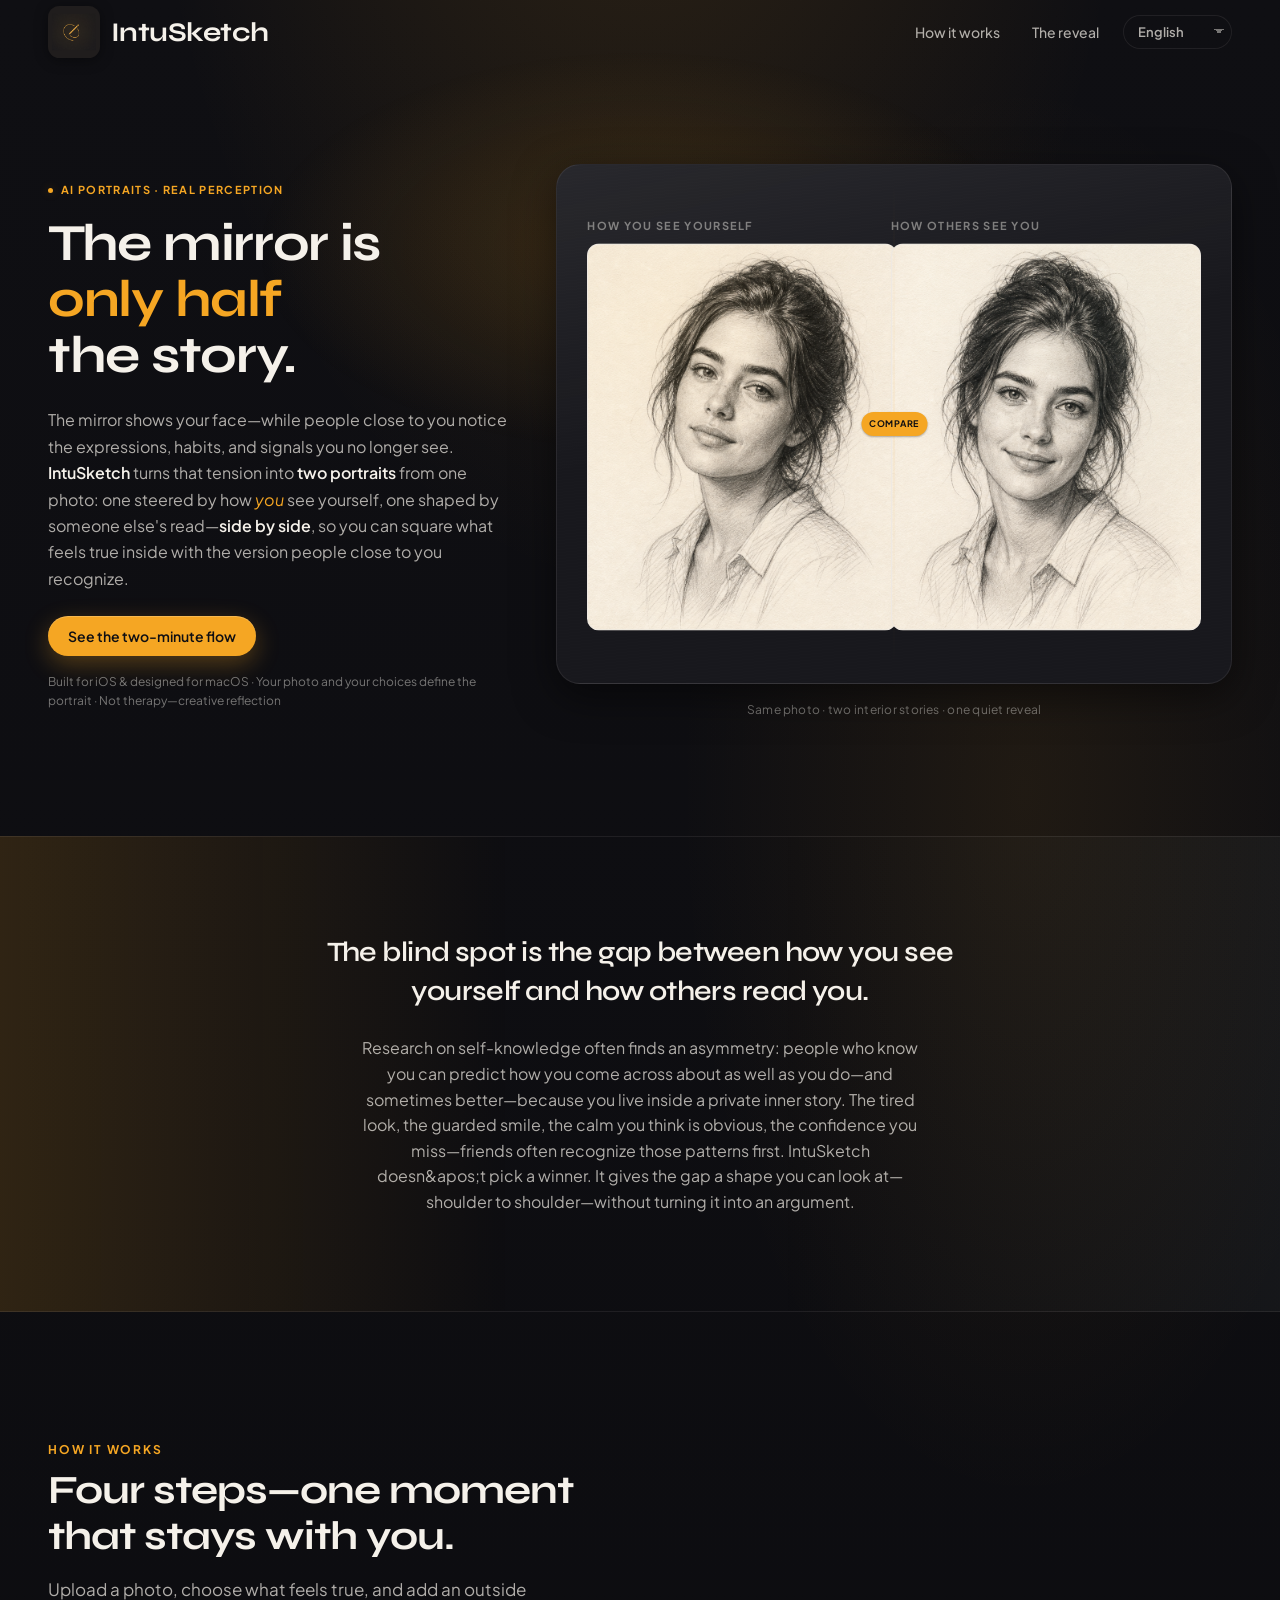
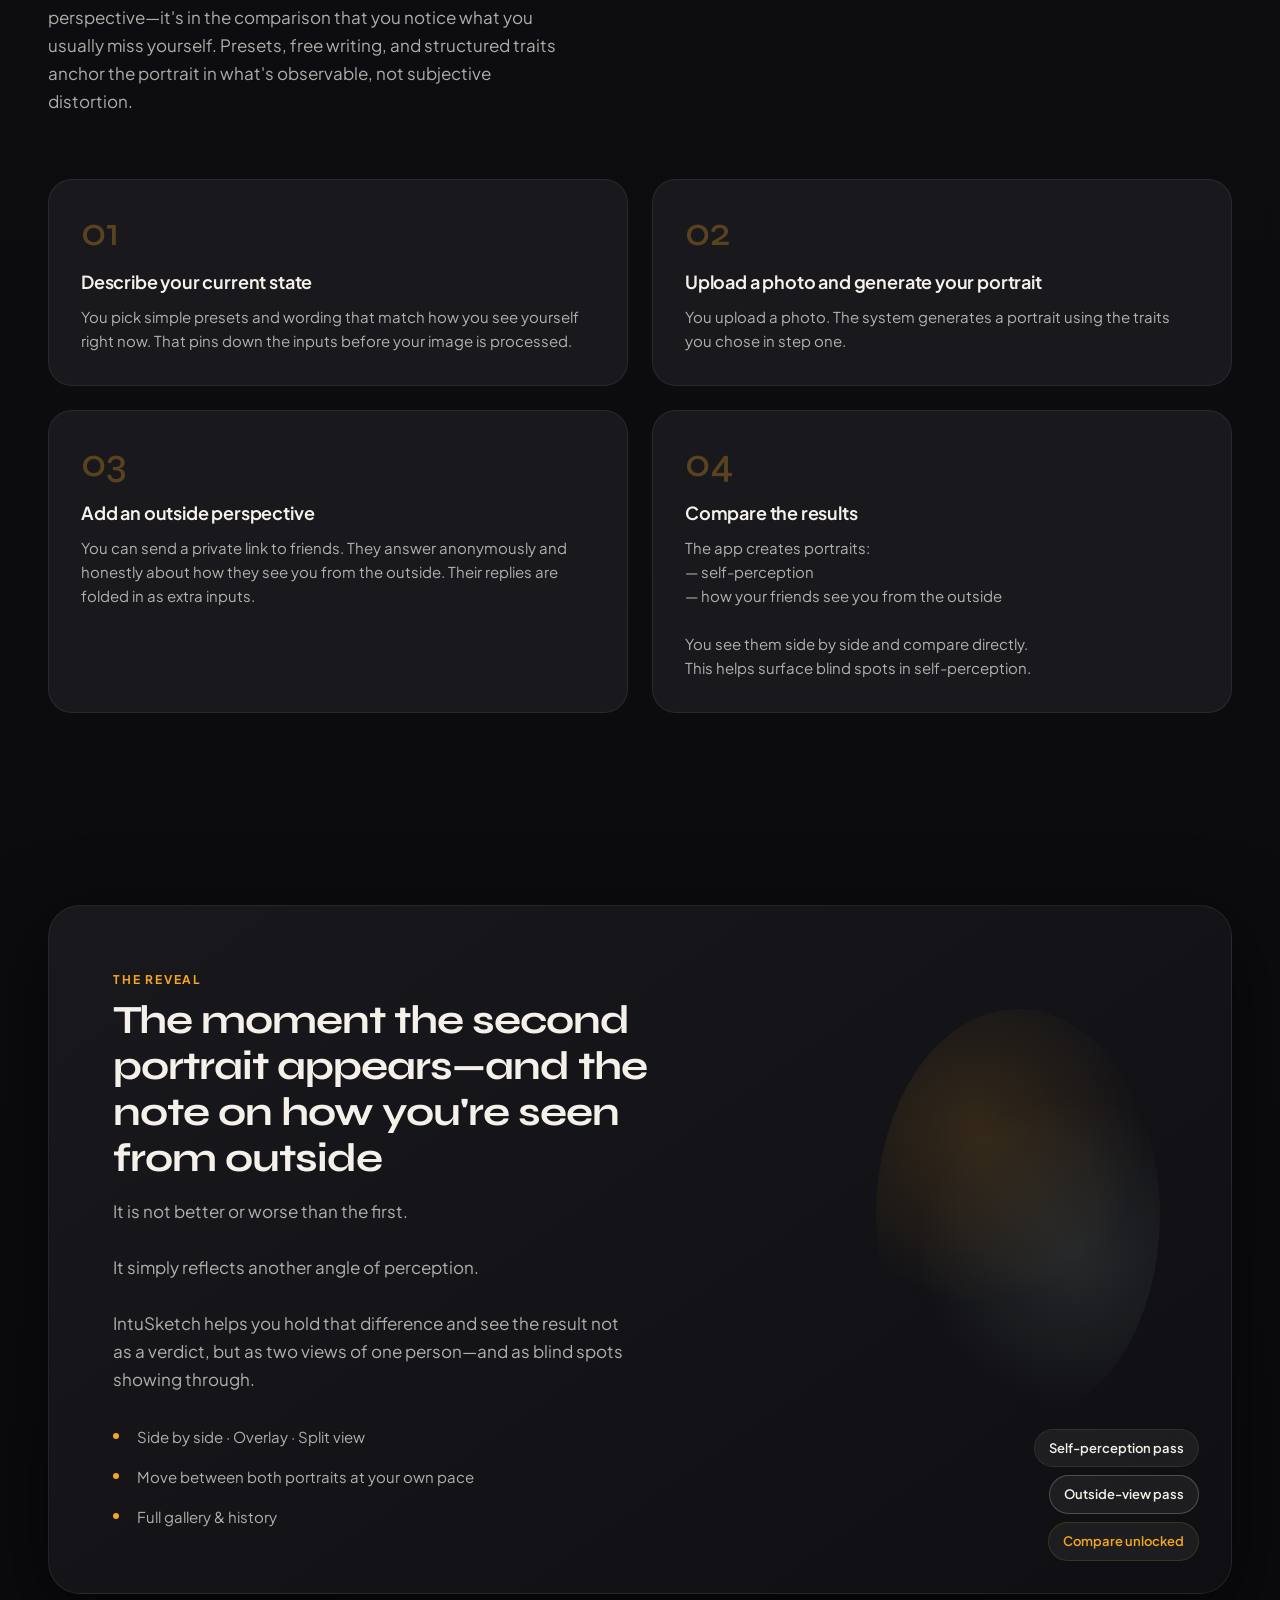
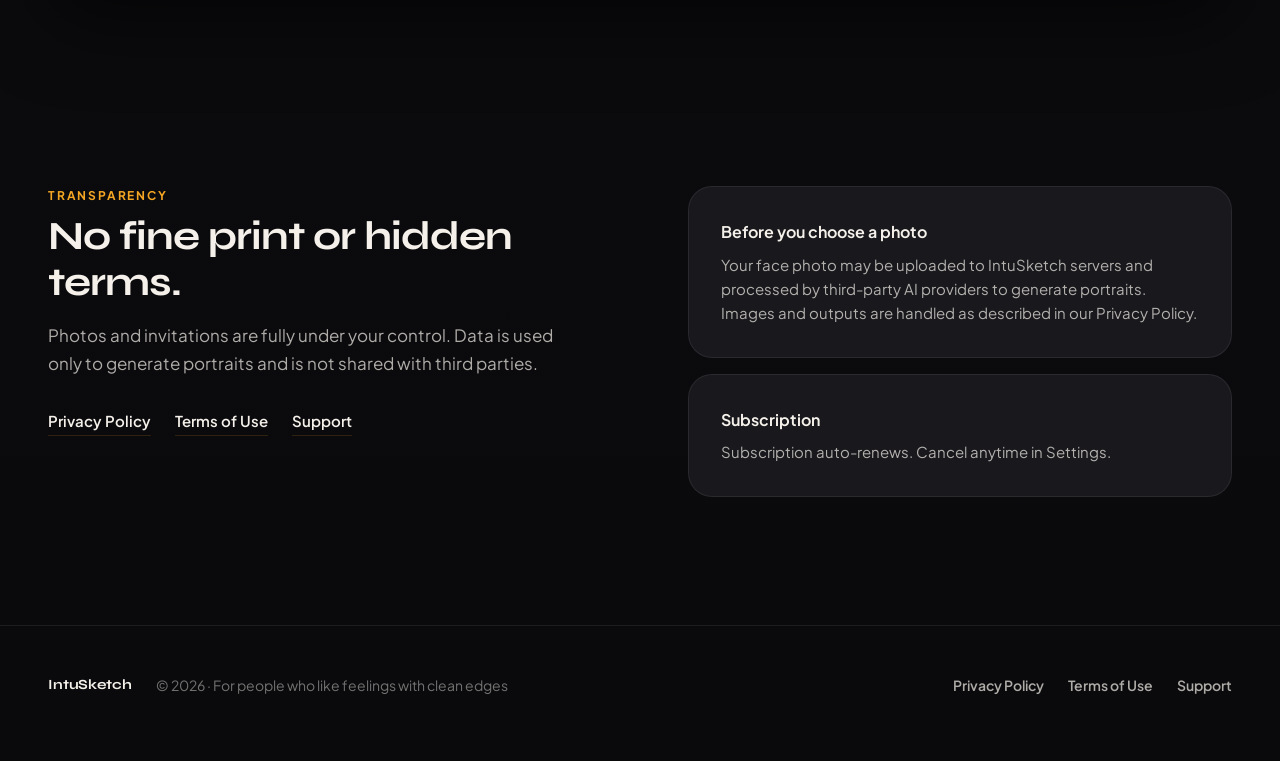
==== index.html @ 65423a3a "Initial site: landing, legals, localized bundles for intusketch.app Co-authored-by: Cursor <cursorag" ====
<!doctype html>
<html lang="en">
  <head>
    <meta charset="utf-8">
    <meta name="viewport" content="width=device-width, initial-scale=1">
    <title>IntuSketch — Two portraits of you: yours and theirs</title>
    <meta
      name="description"
      content="IntuSketch turns how you see yourself—and how someone else might see you—into two AI portraits you can compare and keep."
    >
    <meta property="og:title" content="IntuSketch">
    <meta
      property="og:description"
      content="Your self-image in one portrait. Their read in another. Side by side at last."
    >
    <meta property="og:type" content="website">
    <meta property="og:url" content="https://intusketch.app/">
    <link rel="canonical" href="https://intusketch.app/">
    <link rel="preconnect" href="https://fonts.googleapis.com">
    <link rel="preconnect" href="https://fonts.gstatic.com" crossorigin>
    <link
      href="https://fonts.googleapis.com/css2?family=Plus+Jakarta+Sans:ital,wght@0,400;0,500;0,600;0,700;0,800;1,400;1,500&family=Syne:wght@400;500;600;700;800&family=Noto+Sans+KR:wght@400;500;600;700&family=Noto+Sans+SC:wght@400;500;600;700&family=Noto+Serif+KR:wght@400;600&family=Noto+Serif+SC:wght@400;600&display=swap"
      rel="stylesheet"
    >
    <link rel="stylesheet" href="./styles.css?v=33">
  </head>
  <body class="is-landing" data-page="landing">
    <a class="skip-link" href="#main" data-i18n="l_skip">Skip to content</a>

    <header class="site-header" data-site-header data-i18n-attr="aria-label" data-i18n="l_header_aria">
      <div class="site-header__inner">
        <a class="brand" href="./" data-i18n-attr="aria-label" data-i18n="l_brand_aria">
          <img
            class="brand__icon"
            src="./brand-icon.png?v=33"
            alt=""
            width="180"
            height="180"
            decoding="async"
            aria-hidden="true"
          >
          <span class="brand-name">IntuSketch</span>
        </a>
        <div class="site-header__cluster">
          <nav class="nav" aria-label="Primary">
            <a href="#how-it-works" data-i18n="l_nav_journey">How it works</a>
            <a href="#moment" data-i18n="l_nav_moment">The reveal</a>
          </nav>
          <select class="lang-select" data-lang-select aria-label="Language"></select>
        </div>
      </div>
    </header>

    <main id="main">
      <section class="hero hero--ignite" aria-labelledby="hero-title">
        <div class="hero__glow" aria-hidden="true"></div>
        <div class="hero__grid">
          <div class="hero__copy">
            <p class="eyebrow eyebrow--pulse">
              <span class="eyebrow__dot" aria-hidden="true"></span>
              <span data-i18n="l_eyebrow">AI portraits · real perception</span>
            </p>
            <h1 id="hero-title" class="hero__title">
              <span class="hero__title-line" data-i18n="l_hero_t1">The mirror is</span>
              <span class="hero__title-line hero__title-line--accent" data-i18n="l_hero_t2">only half</span>
              <span class="hero__title-line" data-i18n="l_hero_t3">the story.</span>
            </h1>
            <p class="hero__lede" data-i18n-html="l_hero_lede">
              IntuSketch draws <strong>two portraits</strong> from your reflection—one steered by how
              <em>you</em> see yourself, one shaped by how someone else may see you—and lets you put them
              <strong>side by side</strong>.
            </p>
            <div class="hero__actions">
              <a class="button button--primary" href="#how-it-works" data-i18n="l_hero_cta2">See the two-minute flow</a>
            </div>
            <p class="hero__meta" data-i18n="l_hero_meta">
              Built for iOS &amp; designed for macOS · Your photo, your choice · Not therapy—creative reflection
            </p>
          </div>

          <div class="hero__visual" aria-hidden="true">
            <div class="dual-canvas" data-dual-canvas>
              <div class="dual-canvas__film"></div>
              <div class="dual-canvas__panel dual-canvas__panel--self">
                <span class="dual-canvas__label" data-i18n="l_dual_self">How you see yourself</span>
                <div class="sketch-frame sketch-frame--warm">
                  <img
                    class="sketch-photo sketch-photo--self"
                    src="./hero-dual-portraits.png?v=33"
                    alt=""
                    width="1536"
                    height="1024"
                    decoding="async"
                  >
                </div>
              </div>
              <div class="dual-canvas__panel dual-canvas__panel--other">
                <span class="dual-canvas__label" data-i18n="l_dual_other">Their sketch</span>
                <div class="sketch-frame sketch-frame--cool">
                  <img
                    class="sketch-photo sketch-photo--other"
                    src="./hero-dual-portraits.png?v=33"
                    alt=""
                    width="1536"
                    height="1024"
                    decoding="async"
                  >
                </div>
              </div>
              <div class="dual-canvas__split" aria-hidden="true">
                <span data-i18n="l_dual_compare">Compare</span>
              </div>
            </div>
            <p class="dual-caption" data-i18n="l_dual_caption">Same photo · two interior stories · one quiet reveal</p>
          </div>
        </div>
      </section>

      <section class="strip strip--tension reveal" aria-labelledby="tension-title">
        <div class="strip__inner">
          <p id="tension-title" class="strip__headline" data-i18n="l_strip_h">
            The blind spot is the gap between how you see yourself and how others read you.
          </p>
          <p class="strip__support" data-i18n="l_strip_s">
            IntuSketch does not pick a winner. It gives the gap a shape you can look at—shoulder to shoulder,
            without turning it into an argument.
          </p>
        </div>
      </section>

      <section id="how-it-works" class="section section--journey reveal" aria-labelledby="how-it-works-title">
        <div class="section__header">
          <p class="section__kicker" data-i18n="l_journey_k">How it works</p>
          <h2 id="how-it-works-title" class="section__title" data-i18n="l_journey_t">Four steps—one moment that stays with you.</h2>
          <p class="section__lede" data-i18n="l_journey_d">
            Upload a photo, choose what feels true, and add an outside perspective—it's in the comparison that you notice what you usually miss yourself. Presets, free writing, and structured traits anchor the portrait in what's observable, not subjective distortion.
          </p>
        </div>
        <ol class="timeline" data-i18n-attr="aria-label" data-i18n="l_journey_ol_aria">
          <li class="timeline__item reveal-stagger">
            <span class="timeline__index">01</span>
            <div class="timeline__body">
              <h3 class="timeline__title" data-i18n="l_j1t">Describe your current state</h3>
              <p class="timeline__text" data-i18n="l_j1p">
                You pick simple presets and wording that match how you see yourself right now. That pins down the inputs before your image is processed.
              </p>
            </div>
          </li>
          <li class="timeline__item reveal-stagger">
            <span class="timeline__index">02</span>
            <div class="timeline__body">
              <h3 class="timeline__title" data-i18n="l_j2t">Upload a photo and generate your portrait</h3>
              <p class="timeline__text" data-i18n="l_j2p">
                You upload a photo. The system generates a portrait using the traits you chose in step one.
              </p>
            </div>
          </li>
          <li class="timeline__item reveal-stagger">
            <span class="timeline__index">03</span>
            <div class="timeline__body">
              <h3 class="timeline__title" data-i18n="l_j3t">Add an outside perspective</h3>
              <p class="timeline__text" data-i18n="l_j3p">
                You can send a private link to friends. They answer anonymously and honestly about how they see you from the outside. Their replies are folded in as extra inputs.
              </p>
            </div>
          </li>
          <li class="timeline__item reveal-stagger">
            <span class="timeline__index">04</span>
            <div class="timeline__body">
              <h3 class="timeline__title" data-i18n="l_j4t">Compare the results</h3>
              <p class="timeline__text" data-i18n-html="l_j4p">
                The app creates portraits:<br>— self-perception<br>— how your friends see you from the outside<br><br>You see them side by side and compare directly.<br>This helps surface blind spots in self-perception.
              </p>
            </div>
          </li>
        </ol>
      </section>

      <section id="moment" class="section section--moment reveal" aria-labelledby="moment-title">
        <div class="moment-board">
          <div class="moment-board__copy">
            <p class="section__kicker section__kicker--on-dark" data-i18n="l_moment_k">The reveal</p>
            <h2 id="moment-title" class="section__title section__title--on-dark" data-i18n="l_moment_t">
              The moment the second portrait appears—and the note on how you're seen from outside
            </h2>
            <p class="section__lede section__lede--on-dark" data-i18n-html="l_moment_d">
              It is not better or worse than the first.<br><br>It simply reflects another angle of perception.<br><br>IntuSketch helps you hold that difference and see the result not as a verdict, but as two views of one person—and as blind spots showing through.
            </p>
            <ul class="checklist">
              <li data-i18n="l_m1">Side-by-side, overlay, and split views</li>
              <li data-i18n="l_m2">Move between both portraits at your own pace</li>
              <li data-i18n="l_m3">A gallery that reads like a private journal of sessions</li>
            </ul>
          </div>
          <div class="moment-board__visual" aria-hidden="true">
            <div class="moment-orb"></div>
            <div class="moment-stack">
              <span class="moment-chip" data-i18n="l_mc1">Self-perception pass</span>
              <span class="moment-chip moment-chip--alt" data-i18n="l_mc2">Outside-view pass</span>
              <span class="moment-chip moment-chip--ghost" data-i18n="l_mc3">Compare unlocked</span>
            </div>
          </div>
        </div>
      </section>

      <section class="section section--trust reveal" aria-labelledby="trust-title">
        <div class="trust-grid">
          <div>
            <p class="section__kicker" data-i18n="l_trust_k">Transparency</p>
            <h2 id="trust-title" class="section__title" data-i18n="l_trust_t">No fine print or hidden terms.</h2>
            <p class="section__lede" data-i18n="l_trust_d">
              Photos and invitations are fully under your control. Data is used only to generate portraits and is not shared with third parties.
            </p>
            <div class="inline-actions">
              <a class="text-link" href="./privacy/" data-i18n="l_link_privacy">Privacy policy</a>
              <a class="text-link" href="./terms/" data-i18n="l_link_terms">Terms of use</a>
              <a class="text-link" href="./support/" data-i18n="l_link_support">Support</a>
            </div>
          </div>
          <div class="trust-panels">
            <div class="trust-panel">
              <h3 class="trust-panel__title" data-i18n="l_tp1t">Photo &amp; AI</h3>
              <p class="trust-panel__text" data-i18n="l_tp1b">
                A reference photo may be processed on our servers with AI to produce portraits. These are interpretive artworks, not identity proofs or facts.
              </p>
            </div>
            <div class="trust-panel">
              <h3 class="trust-panel__title" data-i18n="l_tp2t">Subscriptions</h3>
              <p class="trust-panel__text" data-i18n="l_tp2b">
                Premium uses Apple subscriptions. Manage or cancel anytime in Apple ID settings—same as any App Store app you already use.
              </p>
            </div>
          </div>
        </div>
      </section>
    </main>

    <footer class="site-footer">
      <span class="site-footer__brand">IntuSketch</span>
      <span class="site-footer__copy" data-i18n="l_footer">© 2026 · For people who like feelings with clean edges</span>
      <div class="footer-links">
        <a href="./privacy/" data-i18n="l_f_privacy">Privacy</a>
        <a href="./terms/" data-i18n="l_f_terms">Terms</a>
        <a href="./support/" data-i18n="l_f_support">Support</a>
      </div>
    </footer>

    <script src="./lang/en.js?v=33"></script>
    <script src="./lang/ru.js?v=33"></script>
    <script src="./lang/de.js?v=33"></script>
    <script src="./lang/es.js?v=33"></script>
    <script src="./lang/zh.js?v=33"></script>
    <script src="./lang/ko.js?v=33"></script>
    <script src="./site.js?v=33"></script>
  </body>
</html>
---- styles.css ----
/* IntuSketch — Modern Landing Page Design System */

/* ═══════════════════════════════════════════════════════════════════════════
   DESIGN TOKENS
   ═══════════════════════════════════════════════════════════════════════════ */

:root {
  /* Colors — aligned with ISKColors */
  --background: #0f0f13;
  --surface: #18181d;
  --surface-elevated: #1f1f26;
  --surface-3: #27272f;

  --text-primary: #f5f1ea;
  --text-secondary: rgba(245, 241, 234, 0.7);
  --text-muted: rgba(245, 241, 234, 0.45);

  --border: rgba(245, 241, 234, 0.08);
  --border-subtle: rgba(245, 241, 234, 0.05);
  --border-strong: rgba(245, 241, 234, 0.15);

  --accent: #f5a623;
  --accent-soft: rgba(245, 166, 35, 0.15);
  --accent-glow: rgba(245, 166, 35, 0.25);

  /* Typography */
  --font-sans: "Plus Jakarta Sans", system-ui, -apple-system, "Segoe UI", sans-serif;
  --font-display: "Syne", var(--font-sans);

  /* Spacing scale */
  --space-xs: 0.25rem;
  --space-sm: 0.5rem;
  --space-md: 1rem;
  --space-lg: 1.5rem;
  --space-xl: 2rem;
  --space-2xl: 3rem;
  --space-3xl: 4rem;
  --space-4xl: 6rem;
  --space-5xl: 8rem;

  /* Layout */
  --content-width: 1200px;
  --content-narrow: 720px;
  --gutter: clamp(1.25rem, 5vw, 3rem);

  /* Radii */
  --radius-sm: 0.5rem;
  --radius-md: 0.75rem;
  --radius-lg: 1rem;
  --radius-xl: 1.5rem;
  --radius-2xl: 2rem;
  --radius-full: 9999px;

  /* Shadows */
  --shadow-sm: 0 1px 2px rgba(0, 0, 0, 0.3);
  --shadow-md: 0 4px 12px rgba(0, 0, 0, 0.4);
  --shadow-lg: 0 12px 40px rgba(0, 0, 0, 0.5);
  --shadow-xl: 0 24px 80px rgba(0, 0, 0, 0.6);
  --shadow-glow: 0 0 60px var(--accent-glow);

  /* Transitions */
  --ease-out: cubic-bezier(0.22, 1, 0.36, 1);
  --ease-spring: cubic-bezier(0.34, 1.56, 0.64, 1);
  --duration-fast: 150ms;
  --duration-normal: 250ms;
  --duration-slow: 400ms;

  /* Header */
  --header-height: 4rem;
}

/* CJK Typography */
html[lang="zh-Hans"] {
  --font-sans: "Noto Sans SC", "PingFang SC", "Hiragino Sans GB", "Microsoft YaHei", sans-serif;
  --font-display: "Noto Serif SC", "Songti SC", serif;
}

html[lang="ko"] {
  --font-sans: "Noto Sans KR", "Apple SD Gothic Neo", "Malgun Gothic", sans-serif;
  --font-display: "Noto Serif KR", "Apple SD Gothic Neo", serif;
}

/* ═══════════════════════════════════════════════════════════════════════════
   RESET & BASE
   ═══════════════════════════════════════════════════════════════════════════ */

*,
*::before,
*::after {
  box-sizing: border-box;
}

html {
  scroll-behavior: smooth;
  scroll-padding-top: calc(var(--header-height) + var(--space-xl));
}

body {
  margin: 0;
  font-family: var(--font-sans);
  font-size: 1rem;
  line-height: 1.6;
  color: var(--text-primary);
  background: var(--background);
  text-rendering: optimizeLegibility;
  -webkit-font-smoothing: antialiased;
  -moz-osx-font-smoothing: grayscale;
}

a {
  color: inherit;
  text-decoration-thickness: 1px;
  text-underline-offset: 0.2em;
}

img {
  max-width: 100%;
  height: auto;
  display: block;
}

/* ═══════════════════════════════════════════════════════════════════════════
   LANDING PAGE BACKGROUND
   ═══════════════════════════════════════════════════════════════════════════ */

body.is-landing {
  background:
    radial-gradient(ellipse 80% 50% at 50% -10%, var(--accent-soft), transparent 50%),
    radial-gradient(ellipse 60% 40% at 80% 20%, rgba(245, 166, 35, 0.08), transparent 45%),
    linear-gradient(180deg, var(--background) 0%, #0a0a0d 100%);
}

body.is-landing::before {
  content: "";
  position: fixed;
  inset: 0;
  z-index: -1;
  pointer-events: none;
  opacity: 0.3;
  background-image:
    linear-gradient(rgba(255, 255, 255, 0.02) 1px, transparent 1px),
    linear-gradient(90deg, rgba(255, 255, 255, 0.015) 1px, transparent 1px);
  background-size: 80px 80px;
  mask-image: radial-gradient(ellipse 100% 80% at 50% 0%, black 20%, transparent 70%);
}

/* ═══════════════════════════════════════════════════════════════════════════
   SKIP LINK
   ═══════════════════════════════════════════════════════════════════════════ */

.skip-link {
  position: absolute;
  left: -9999px;
  top: var(--space-md);
  padding: var(--space-sm) var(--space-md);
  background: var(--accent);
  color: var(--background);
  font-weight: 600;
  border-radius: var(--radius-sm);
  z-index: 100;
}

.skip-link:focus {
  left: var(--space-md);
}

/* ═══════════════════════════════════════════════════════════════════════════
   HEADER
   ═══════════════════════════════════════════════════════════════════════════ */

.site-header {
  position: fixed;
  top: 0;
  left: 0;
  right: 0;
  z-index: 50;
  height: var(--header-height);
  display: flex;
  align-items: center;
  transition:
    background var(--duration-normal) var(--ease-out),
    border-color var(--duration-normal) var(--ease-out),
    backdrop-filter var(--duration-normal) var(--ease-out);
}

.site-header.is-scrolled {
  background: rgba(15, 15, 19, 0.85);
  border-bottom: 1px solid var(--border);
  backdrop-filter: blur(16px) saturate(180%);
}

.site-header__inner {
  width: 100%;
  max-width: calc(var(--content-width) + var(--gutter) * 2);
  margin: 0 auto;
  padding: 0 var(--gutter);
  display: flex;
  align-items: center;
  justify-content: space-between;
  gap: var(--space-lg);
}

.site-header__cluster {
  display: flex;
  align-items: center;
  gap: var(--space-lg);
}

/* Brand */
.brand {
  display: inline-flex;
  align-items: center;
  gap: 0.6875rem;
  text-decoration: none;
  color: var(--text-primary);
}

.brand__icon {
  width: 3.25rem;
  height: 3.25rem;
  border-radius: 22%;
  flex-shrink: 0;
  object-fit: cover;
  box-shadow: 0 2px 14px rgba(0, 0, 0, 0.4);
}

.brand-name {
  font-family: var(--font-display);
  font-weight: 700;
  font-size: 1.6875rem;
  letter-spacing: -0.02em;
  line-height: 1.05;
}

/* Language Select */
.lang-select {
  appearance: none;
  font: inherit;
  font-size: 0.8125rem;
  font-weight: 600;
  color: var(--text-secondary);
  background-color: transparent;
  background-image:
    linear-gradient(45deg, transparent 50%, var(--text-muted) 50%),
    linear-gradient(135deg, var(--text-muted) 50%, transparent 50%);
  background-position: calc(100% - 12px) center, calc(100% - 7px) center;
  background-size: 5px 5px;
  background-repeat: no-repeat;
  border: 1px solid var(--border);
  border-radius: var(--radius-full);
  padding: 0.375rem 2rem 0.375rem 0.875rem;
  cursor: pointer;
  transition:
    border-color var(--duration-fast),
    color var(--duration-fast);
}

.lang-select:hover {
  border-color: var(--border-strong);
  color: var(--text-primary);
}

.lang-select:focus-visible {
  outline: 2px solid var(--accent);
  outline-offset: 2px;
}

/* Navigation */
.nav {
  display: flex;
  align-items: center;
  gap: var(--space-xl);
}

.nav a {
  font-size: 0.875rem;
  font-weight: 500;
  color: var(--text-secondary);
  text-decoration: none;
  transition: color var(--duration-fast);
}

.nav a:hover {
  color: var(--text-primary);
}

/* ═══════════════════════════════════════════════════════════════════════════
   HERO SECTION
   ═══════════════════════════════════════════════════════════════════════════ */

.hero--ignite {
  position: relative;
  min-height: calc(100svh - var(--header-height));
  max-height: 100svh;
  padding-top: var(--header-height);
  display: flex;
  align-items: center;
  overflow: hidden;
}

.hero__glow {
  position: absolute;
  inset: 0;
  pointer-events: none;
  z-index: 0;
  background:
    radial-gradient(ellipse 50% 40% at 50% 30%, var(--accent-soft), transparent 60%),
    radial-gradient(ellipse 30% 30% at 75% 50%, rgba(245, 166, 35, 0.06), transparent 50%);
}

.hero__grid {
  position: relative;
  z-index: 1;
  width: 100%;
  max-width: calc(var(--content-width) + var(--gutter) * 2);
  margin: 0 auto;
  padding: var(--space-xl) var(--gutter) var(--space-2xl);
  display: grid;
  grid-template-columns: minmax(0, 0.82fr) minmax(0, 1.18fr);
  gap: clamp(var(--space-lg), 3vw, var(--space-2xl));
  align-items: center;
}

html[lang="ru"] .hero__grid {
  grid-template-columns: minmax(0, 0.92fr) minmax(0, 1.08fr);
}

.hero__copy {
  min-width: 0;
}

html[lang="ru"] .hero__lede {
  line-height: 1.58;
  font-size: clamp(0.95rem, 1.35vw, 1.08rem);
}

/* Eyebrow */
.eyebrow {
  display: inline-flex;
  align-items: center;
  gap: var(--space-sm);
  margin: 0 0 var(--space-md);
  font-size: 0.6875rem;
  font-weight: 700;
  letter-spacing: 0.12em;
  text-transform: uppercase;
  color: var(--accent);
}

.eyebrow__dot {
  width: 5px;
  height: 5px;
  border-radius: 50%;
  background: var(--accent);
  box-shadow: 0 0 10px var(--accent-glow);
}

.eyebrow--pulse .eyebrow__dot {
  animation: dotPulse 2.5s ease-in-out infinite;
}

/* Hero Title */
.hero__title {
  margin: 0;
  font-family: var(--font-display);
  font-weight: 700;
  font-size: clamp(2rem, 4.5vw, 3.25rem);
  line-height: 1.08;
  letter-spacing: -0.025em;
}

.hero__title-line {
  display: block;
  opacity: 0;
  transform: translateY(0.4rem);
  animation: lineUp 0.7s var(--ease-out) forwards;
}

.hero__title-line:nth-child(1) { animation-delay: 0.05s; }
.hero__title-line:nth-child(2) { animation-delay: 0.12s; }
.hero__title-line:nth-child(3) { animation-delay: 0.19s; }

.hero__title-line--accent {
  color: var(--accent);
}

/* Hero Lede */
.hero__lede {
  margin: var(--space-lg) 0 0;
  font-size: clamp(0.9375rem, 1.25vw, 1.0625rem);
  line-height: 1.65;
  color: var(--text-secondary);
}

.hero__lede strong {
  color: var(--text-primary);
  font-weight: 600;
}

.hero__lede em {
  font-style: italic;
  color: var(--accent);
}

/* Hero Actions */
.hero__actions {
  display: flex;
  flex-wrap: wrap;
  gap: var(--space-sm);
  margin-top: var(--space-lg);
  opacity: 0;
  animation: fadeLift 0.7s var(--ease-out) 0.3s forwards;
}

.hero__meta {
  margin: var(--space-md) 0 0;
  font-size: 0.75rem;
  color: var(--text-muted);
  opacity: 0;
  animation: fadeLift 0.7s var(--ease-out) 0.4s forwards;
}

/* ═══════════════════════════════════════════════════════════════════════════
   BUTTONS
   ═══════════════════════════════════════════════════════════════════════════ */

.button {
  display: inline-flex;
  align-items: center;
  justify-content: center;
  min-height: 2.5rem;
  padding: 0 1.25rem;
  border-radius: var(--radius-full);
  font-weight: 600;
  font-size: 0.875rem;
  text-decoration: none;
  border: none;
  cursor: pointer;
  transition:
    transform var(--duration-fast) var(--ease-out),
    box-shadow var(--duration-fast) var(--ease-out),
    background var(--duration-fast);
}

.button:active {
  transform: scale(0.98);
}

.button:focus-visible {
  outline: 2px solid var(--accent);
  outline-offset: 2px;
}

.button--primary {
  color: var(--background);
  background: var(--accent);
  box-shadow:
    0 1px 0 rgba(255, 255, 255, 0.2) inset,
    0 8px 24px rgba(245, 166, 35, 0.3);
}

.button--primary:hover {
  box-shadow:
    0 1px 0 rgba(255, 255, 255, 0.25) inset,
    0 12px 32px rgba(245, 166, 35, 0.4);
  transform: translateY(-1px);
}

.button--ghost {
  color: var(--text-primary);
  background: var(--surface-elevated);
  border: 1px solid var(--border-strong);
}

.button--ghost:hover {
  background: var(--surface-3);
  border-color: rgba(245, 241, 234, 0.2);
}

.button--on-dark {
  background: rgba(255, 255, 255, 0.05);
  border: 1px solid var(--border-strong);
  color: var(--text-primary);
}

.button--on-dark:hover {
  background: rgba(255, 255, 255, 0.1);
}

.button--lg {
  min-height: 2.75rem;
  padding: 0 1.5rem;
  font-size: 0.9375rem;
}

/* ═══════════════════════════════════════════════════════════════════════════
   DUAL CANVAS VISUAL
   ═══════════════════════════════════════════════════════════════════════════ */

.hero__visual {
  display: flex;
  flex-direction: column;
  gap: var(--space-md);
}

.dual-caption {
  margin: 0;
  font-size: 0.75rem;
  color: var(--text-muted);
  text-align: center;
  letter-spacing: 0.02em;
}

.dual-canvas {
  position: relative;
  min-height: clamp(300px, 52vw, 520px);
  padding: var(--space-lg);
  border-radius: var(--radius-xl);
  border: 1px solid var(--border);
  background:
    linear-gradient(165deg, rgba(255, 252, 248, 0.07), transparent 45%),
    var(--surface);
  box-shadow: var(--shadow-lg);
}

.dual-canvas__film {
  position: absolute;
  inset: 0;
  border-radius: inherit;
  pointer-events: none;
  opacity: 0.4;
  background: repeating-linear-gradient(
    -5deg,
    transparent,
    transparent 2px,
    rgba(255, 255, 255, 0.015) 2px,
    rgba(255, 255, 255, 0.015) 3px
  );
}

.dual-canvas__panel {
  position: absolute;
  width: 46%;
  top: 50%;
  transform: translateY(-50%);
  display: flex;
  flex-direction: column;
  gap: var(--space-sm);
}

.dual-canvas__panel--self {
  left: 4.5%;
}

.dual-canvas__panel--other {
  right: 4.5%;
}

.dual-canvas__label {
  font-size: 0.6875rem;
  font-weight: 700;
  letter-spacing: 0.12em;
  text-transform: uppercase;
  color: var(--text-muted);
}

.dual-canvas__split {
  position: absolute;
  left: 50%;
  top: var(--space-md);
  bottom: var(--space-md);
  transform: translateX(-50%);
  width: 1px;
  background: linear-gradient(transparent, var(--accent-soft), transparent);
  display: flex;
  align-items: center;
  justify-content: center;
}

.dual-canvas__split span {
  padding: 0.3rem 0.5rem;
  border-radius: var(--radius-full);
  font-size: 0.5625rem;
  font-weight: 700;
  letter-spacing: 0.08em;
  text-transform: uppercase;
  color: var(--background);
  background: var(--accent);
  box-shadow: var(--shadow-sm);
}

.sketch-frame {
  position: relative;
  border-radius: var(--radius-md);
  border: 1px solid rgba(245, 241, 234, 0.14);
  padding: 0;
  aspect-ratio: 4 / 5;
  overflow: hidden;
  background: #ede8e0;
}

.sketch-frame--warm::after,
.sketch-frame--cool::after {
  content: "";
  position: absolute;
  inset: 0;
  z-index: 1;
  pointer-events: none;
  border-radius: inherit;
}

.sketch-frame--warm::after {
  background: radial-gradient(circle at 28% 20%, rgba(245, 166, 35, 0.07), transparent 62%);
}

.sketch-frame--cool::after {
  background: radial-gradient(circle at 72% 26%, rgba(120, 150, 140, 0.06), transparent 58%);
}

.sketch-photo {
  position: absolute;
  top: 0;
  height: 100%;
  width: 200%;
  max-width: none;
  object-fit: cover;
  z-index: 0;
}

.sketch-photo--self {
  left: 0;
  object-position: left center;
}

.sketch-photo--other {
  right: 0;
  left: auto;
  object-position: right center;
}

/* ═══════════════════════════════════════════════════════════════════════════
   STRIP SECTION
   ═══════════════════════════════════════════════════════════════════════════ */

.strip {
  border-top: 1px solid var(--border);
  border-bottom: 1px solid var(--border);
  background: linear-gradient(90deg, var(--accent-soft), transparent 40%, transparent 60%, rgba(180, 200, 190, 0.05));
}

.strip__inner {
  max-width: var(--content-width);
  margin: 0 auto;
  padding: var(--space-4xl) var(--gutter);
  text-align: center;
}

.strip__headline {
  margin: 0;
  font-family: var(--font-display);
  font-size: clamp(1.25rem, 3vw, 1.75rem);
  font-weight: 600;
  letter-spacing: -0.02em;
  line-height: 1.4;
  max-width: 720px;
  margin-inline: auto;
}

.strip__support {
  margin: var(--space-lg) auto 0;
  max-width: 560px;
  color: var(--text-secondary);
  font-size: 1rem;
}

/* ═══════════════════════════════════════════════════════════════════════════
   SECTIONS
   ═══════════════════════════════════════════════════════════════════════════ */

.section {
  max-width: calc(var(--content-width) + var(--gutter) * 2);
  margin: 0 auto;
  padding: var(--space-5xl) var(--gutter);
}

.section__header {
  max-width: 600px;
  margin-bottom: var(--space-3xl);
}

.section__kicker {
  margin: 0 0 var(--space-sm);
  font-size: 0.75rem;
  font-weight: 700;
  letter-spacing: 0.15em;
  text-transform: uppercase;
  color: var(--accent);
}

.section__kicker--on-dark {
  color: var(--accent);
}

.section__title {
  margin: 0;
  font-family: var(--font-display);
  font-weight: 700;
  font-size: clamp(1.75rem, 4vw, 2.5rem);
  letter-spacing: -0.025em;
  line-height: 1.15;
}

.section__title--on-dark {
  color: var(--text-primary);
}

.section__lede {
  margin: var(--space-md) 0 0;
  color: var(--text-secondary);
  font-size: 1.0625rem;
  max-width: 520px;
  line-height: 1.65;
}

.section__lede--on-dark {
  color: var(--text-secondary);
}

/* ═══════════════════════════════════════════════════════════════════════════
   TIMELINE (Journey)
   ═══════════════════════════════════════════════════════════════════════════ */

.timeline {
  list-style: none;
  margin: 0;
  padding: 0;
  display: grid;
  grid-template-columns: repeat(2, 1fr);
  gap: var(--space-lg);
}

.timeline__item {
  padding: var(--space-xl);
  border-radius: var(--radius-xl);
  border: 1px solid var(--border);
  background: var(--surface);
  transition:
    border-color var(--duration-normal),
    background var(--duration-normal);
}

.timeline__item:hover {
  border-color: var(--border-strong);
  background: var(--surface-elevated);
}

.timeline__index {
  display: block;
  font-family: var(--font-display);
  font-size: 2.5rem;
  font-weight: 500;
  color: rgba(245, 166, 35, 0.3);
  line-height: 1;
  margin-bottom: var(--space-md);
}

.timeline__body {
  /* wrapper for title + text */
}

.timeline__title {
  margin: 0 0 var(--space-sm);
  font-size: 1.125rem;
  font-weight: 650;
  letter-spacing: -0.01em;
}

.timeline__text {
  margin: 0;
  color: var(--text-secondary);
  font-size: 0.9375rem;
  line-height: 1.6;
}

/* ═══════════════════════════════════════════════════════════════════════════
   MOMENT SECTION
   ═══════════════════════════════════════════════════════════════════════════ */

.section--moment {
  padding-top: var(--space-3xl);
  padding-bottom: var(--space-3xl);
}

.moment-board {
  border-radius: var(--radius-2xl);
  overflow: hidden;
  border: 1px solid var(--border);
  background: linear-gradient(145deg, var(--surface), var(--background));
  display: grid;
  grid-template-columns: 1.2fr 0.8fr;
  box-shadow: var(--shadow-xl);
}

.moment-board__copy {
  padding: var(--space-3xl);
}

.checklist {
  margin: var(--space-xl) 0 0;
  padding: 0;
  list-style: none;
  display: grid;
  gap: var(--space-md);
}

.checklist li {
  position: relative;
  padding-left: var(--space-lg);
  color: var(--text-secondary);
  font-size: 0.9375rem;
}

.checklist li::before {
  content: "";
  position: absolute;
  left: 0;
  top: 0.5em;
  width: 6px;
  height: 6px;
  border-radius: 50%;
  background: var(--accent);
}

.moment-board__visual {
  position: relative;
  min-height: 280px;
  padding: var(--space-xl);
  display: flex;
  align-items: flex-end;
  justify-content: flex-end;
}

.moment-orb {
  position: absolute;
  inset: 15% 15% 25% 25%;
  border-radius: 50%;
  background:
    radial-gradient(circle at 35% 30%, var(--accent-soft), transparent 50%),
    radial-gradient(circle at 70% 60%, rgba(180, 200, 190, 0.12), transparent 50%);
  animation: orbShift 12s ease-in-out infinite alternate;
}

.moment-stack {
  position: relative;
  z-index: 1;
  display: flex;
  flex-direction: column;
  gap: var(--space-sm);
  align-items: flex-end;
}

.moment-chip {
  padding: 0.5rem 0.875rem;
  border-radius: var(--radius-full);
  font-size: 0.8125rem;
  font-weight: 600;
  color: var(--text-primary);
  background: rgba(255, 255, 255, 0.06);
  border: 1px solid var(--border);
  backdrop-filter: blur(8px);
  animation: chipIn 0.6s var(--ease-out) backwards;
}

.moment-chip:nth-child(1) { animation-delay: 0.1s; }
.moment-chip:nth-child(2) { animation-delay: 0.2s; }
.moment-chip:nth-child(3) { animation-delay: 0.3s; }

.moment-chip--alt {
  border-color: rgba(180, 200, 190, 0.3);
}

.moment-chip--ghost {
  color: var(--accent);
  border-color: var(--accent-soft);
}

/* ═══════════════════════════════════════════════════════════════════════════
   TRUST SECTION
   ═══════════════════════════════════════════════════════════════════════════ */

.trust-grid {
  display: grid;
  grid-template-columns: 1fr 1fr;
  gap: var(--space-4xl);
  align-items: start;
}

.trust-panels {
  display: grid;
  gap: var(--space-md);
}

.trust-panel {
  padding: var(--space-xl);
  border-radius: var(--radius-xl);
  border: 1px solid var(--border);
  background: var(--surface);
  transition:
    border-color var(--duration-normal),
    background var(--duration-normal);
}

.trust-panel:hover {
  border-color: var(--border-strong);
  background: var(--surface-elevated);
}

.trust-panel__title {
  margin: 0 0 var(--space-sm);
  font-size: 1rem;
  font-weight: 650;
}

.trust-panel__text {
  margin: 0;
  color: var(--text-secondary);
  font-size: 0.9375rem;
  line-height: 1.6;
}

.inline-actions {
  display: flex;
  flex-wrap: wrap;
  gap: var(--space-md) var(--space-lg);
  margin-top: var(--space-xl);
}

.text-link {
  font-weight: 600;
  font-size: 0.9375rem;
  text-decoration: none;
  color: var(--text-primary);
  border-bottom: 1px solid var(--accent-soft);
  padding-bottom: 2px;
  transition: border-color var(--duration-fast);
}

.text-link:hover {
  border-color: var(--accent);
}

/* ═══════════════════════════════════════════════════════════════════════════
   FOOTER
   ═══════════════════════════════════════════════════════════════════════════ */

.site-footer {
  max-width: calc(var(--content-width) + var(--gutter) * 2);
  margin: 0 auto;
  padding: var(--space-2xl) var(--gutter) var(--space-3xl);
  display: flex;
  flex-wrap: wrap;
  justify-content: space-between;
  align-items: center;
  gap: var(--space-lg);
  border-top: 1px solid var(--border);
  color: var(--text-muted);
  font-size: 0.875rem;
}

.site-footer__brand {
  font-family: var(--font-display);
  font-weight: 700;
  color: var(--text-primary);
  letter-spacing: -0.01em;
}

.site-footer__copy {
  flex: 1;
  min-width: 200px;
}

.footer-links {
  display: flex;
  gap: var(--space-lg);
}

.footer-links a {
  text-decoration: none;
  font-weight: 600;
  color: var(--text-secondary);
  transition: color var(--duration-fast);
}

.footer-links a:hover {
  color: var(--text-primary);
}

/* ═══════════════════════════════════════════════════════════════════════════
   REVEAL ANIMATIONS
   ═══════════════════════════════════════════════════════════════════════════ */

.reveal {
  opacity: 0;
  transform: translateY(24px);
  transition:
    opacity 0.8s var(--ease-out),
    transform 0.8s var(--ease-out);
}

.reveal.is-visible {
  opacity: 1;
  transform: translateY(0);
}

.reveal-stagger {
  opacity: 0;
  transform: translateY(16px);
  transition:
    opacity 0.5s var(--ease-out),
    transform 0.5s var(--ease-out);
}

.reveal-stagger.is-visible {
  opacity: 1;
  transform: translateY(0);
}

/* ═══════════════════════════════════════════════════════════════════════════
   LEGAL PAGES
   ═══════════════════════════════════════════════════════════════════════════ */

.legal-page {
  width: min(100%, var(--content-narrow));
  margin: 0 auto;
  padding: calc(var(--header-height) + var(--space-3xl)) var(--gutter) var(--space-4xl);
}

.legal-page h1 {
  font-family: var(--font-display);
  font-weight: 600;
  font-size: clamp(2rem, 5vw, 3rem);
  letter-spacing: -0.02em;
  margin: 0 0 var(--space-sm);
}

.legal-page .updated {
  color: var(--accent);
  font-weight: 600;
  font-size: 0.9375rem;
  margin: 0 0 var(--space-xl);
}

.legal-page > h2 {
  margin-top: var(--space-2xl);
  font-size: 1.125rem;
  font-weight: 650;
  letter-spacing: -0.01em;
}

.legal-page .support-item h2 {
  margin-top: 0;
  font-size: 1rem;
  font-weight: 650;
}

.legal-page p,
.legal-page li {
  color: var(--text-secondary);
}

.legal-page ul {
  padding-left: 1.25rem;
}

.support-list {
  display: grid;
  gap: var(--space-md);
  margin-top: var(--space-xl);
}

.support-item {
  padding-top: var(--space-md);
  border-top: 1px solid var(--border);
}

.support-item h2 {
  margin: 0 0 var(--space-sm);
}

.support-item p {
  margin: 0;
}

/* Legal header */
body:not(.is-landing) .site-header {
  background: rgba(15, 15, 19, 0.9);
  border-bottom: 1px solid var(--border);
  backdrop-filter: blur(12px) saturate(160%);
}

/* ═══════════════════════════════════════════════════════════════════════════
   KEYFRAMES
   ═══════════════════════════════════════════════════════════════════════════ */

@keyframes lineUp {
  to {
    opacity: 1;
    transform: translateY(0);
  }
}

@keyframes fadeLift {
  from {
    opacity: 0;
    transform: translateY(8px);
  }
  to {
    opacity: 1;
    transform: translateY(0);
  }
}

  0%, 100% {
    transform: scale(1);
    opacity: 1;
  }
  50% {
    transform: scale(1.3);
    opacity: 0.7;
  }
}

@keyframes orbShift {
  from {
    transform: translate(0, 0) scale(1);
  }
  to {
    transform: translate(-5%, 4%) scale(1.06);
  }
}

@keyframes chipIn {
  from {
    opacity: 0;
    transform: translateY(6px);
  }
  to {
    opacity: 1;
    transform: translateY(0);
  }
}

/* ═══════════════════════════════════════════════════════════════════════════
   RESPONSIVE
   ═══════════════════════════════════════════════════════════════════════════ */

@media (max-width: 1024px) {
  .hero--ignite {
    min-height: auto;
    max-height: none;
    padding-bottom: var(--space-2xl);
  }

  .hero__grid {
    grid-template-columns: 1fr;
    gap: var(--space-xl);
    padding-top: var(--space-lg);
  }

  .hero__visual {
    order: -1;
    max-width: min(100%, 560px);
    margin: 0 auto;
    width: 100%;
  }

  .dual-canvas {
    min-height: clamp(280px, 55vw, 400px);
  }

  .hero__copy {
    max-width: 100%;
    text-align: center;
  }

  .hero__lede {
    margin-inline: auto;
  }

  .hero__actions {
    justify-content: center;
  }

  .hero__meta {
    margin-inline: auto;
    text-align: center;
  }

  .timeline {
    grid-template-columns: 1fr;
  }

  .moment-board {
    grid-template-columns: 1fr;
  }

  .moment-board__visual {
    min-height: 200px;
  }

  .trust-grid {
    grid-template-columns: 1fr;
    gap: var(--space-2xl);
  }
}

@media (max-width: 640px) {
  :root {
    --header-height: 3.5rem;
  }

  .brand__icon {
    width: 2.875rem;
    height: 2.875rem;
  }

  .brand-name {
    font-size: 1.4375rem;
  }

  .site-header__cluster {
    gap: var(--space-md);
  }

  .section {
    padding: var(--space-3xl) var(--gutter);
  }

  .strip__inner {
    padding: var(--space-2xl) var(--gutter);
  }

  .moment-board__copy {
    padding: var(--space-xl);
  }

  .site-footer {
    flex-direction: column;
    align-items: flex-start;
    gap: var(--space-md);
  }

  .site-footer__copy {
    order: 1;
  }
}

/* ═══════════════════════════════════════════════════════════════════════════
   REDUCED MOTION
   ═══════════════════════════════════════════════════════════════════════════ */

@media (prefers-reduced-motion: reduce) {
  *,
  *::before,
  *::after {
    animation-duration: 0.01ms !important;
    animation-iteration-count: 1 !important;
    transition-duration: 0.01ms !important;
    scroll-behavior: auto !important;
  }

  .reveal,
  .reveal-stagger,
  .hero__title-line,
  .hero__actions,
  .hero__meta {
    opacity: 1 !important;
    transform: none !important;
    animation: none !important;
  }
}
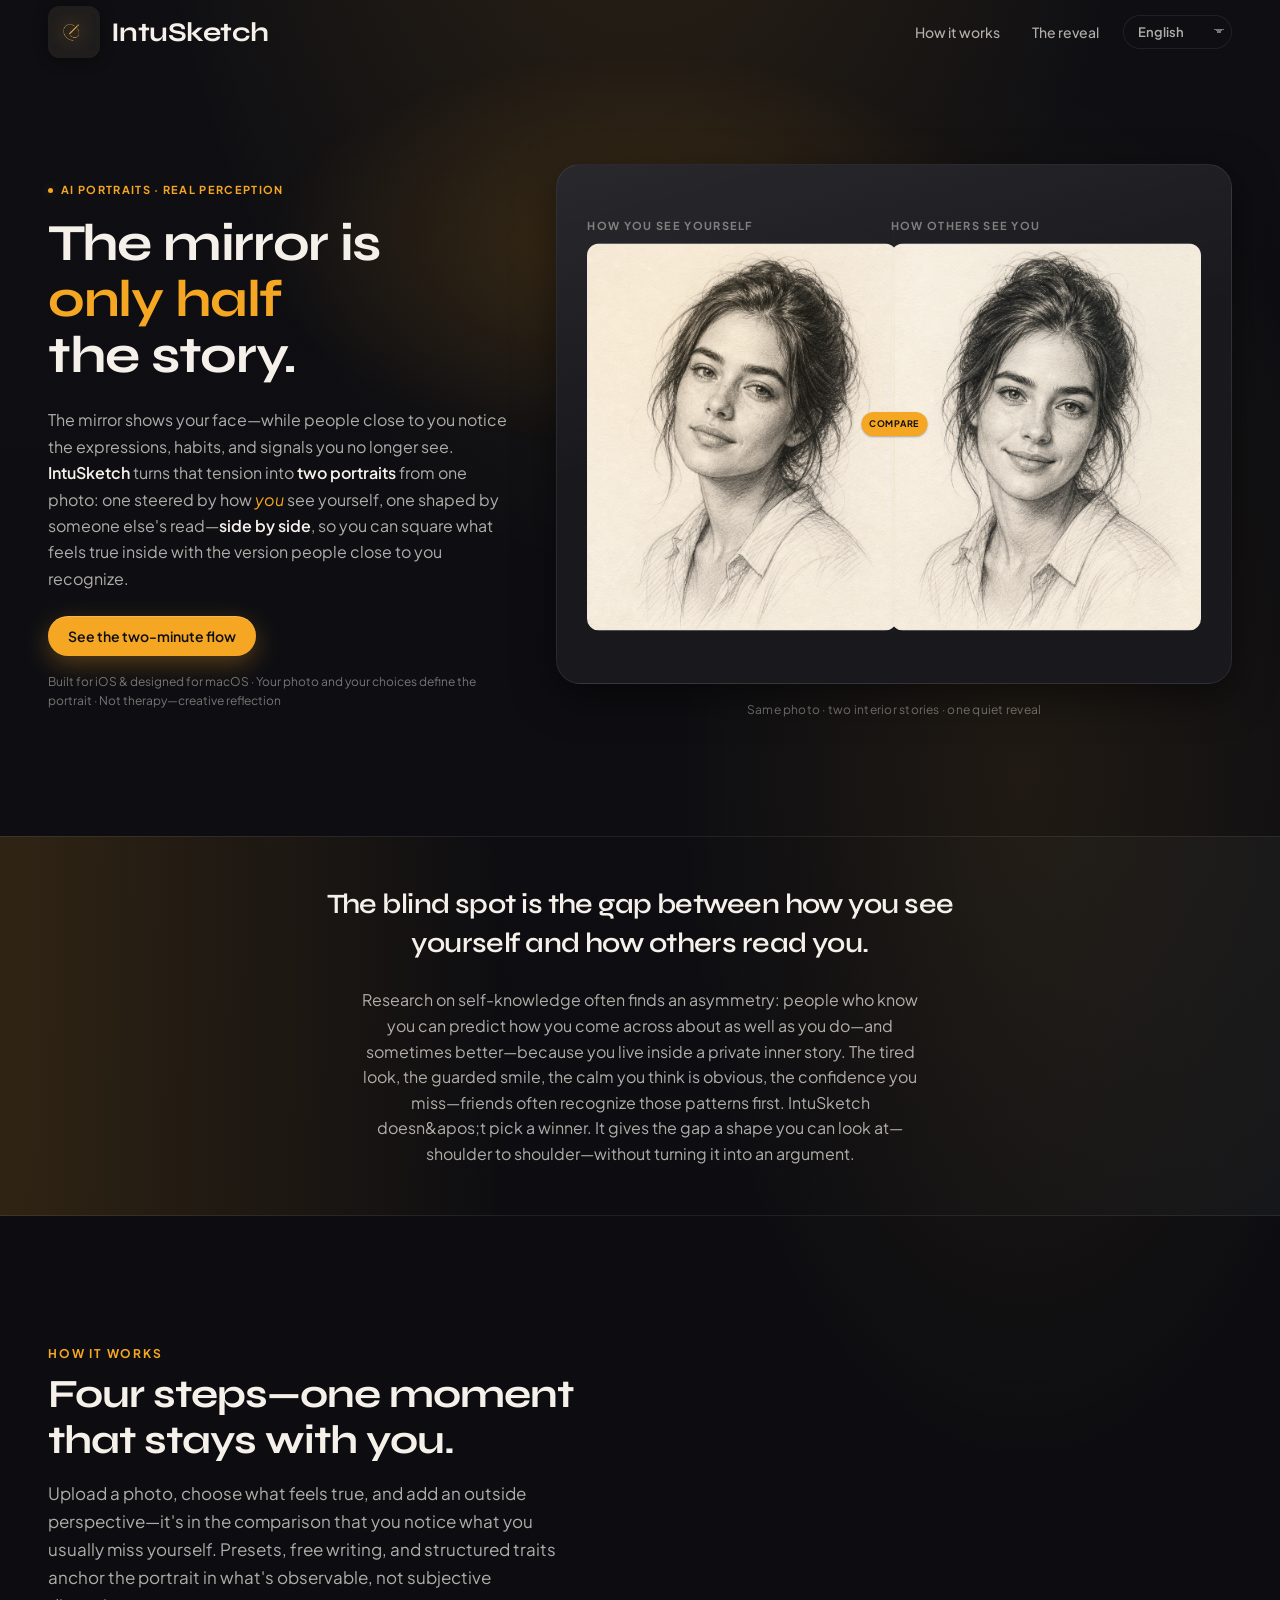
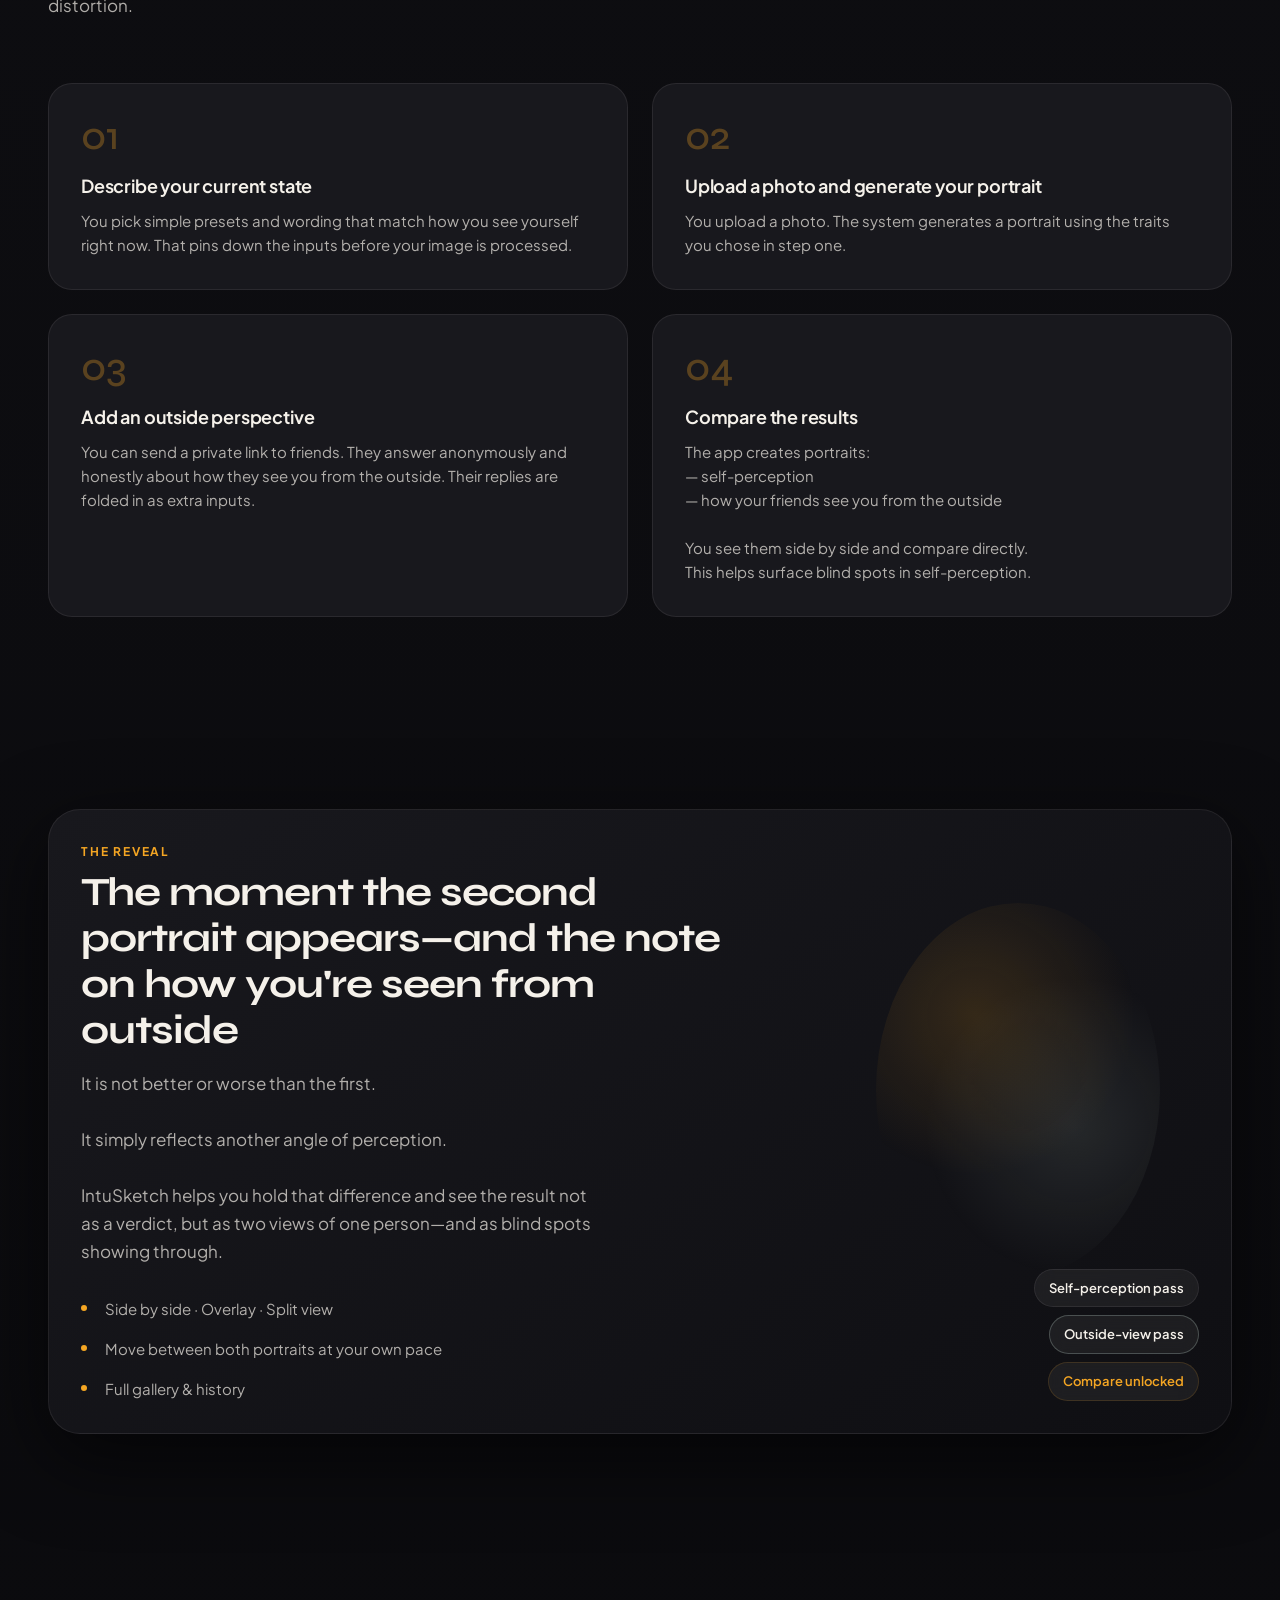
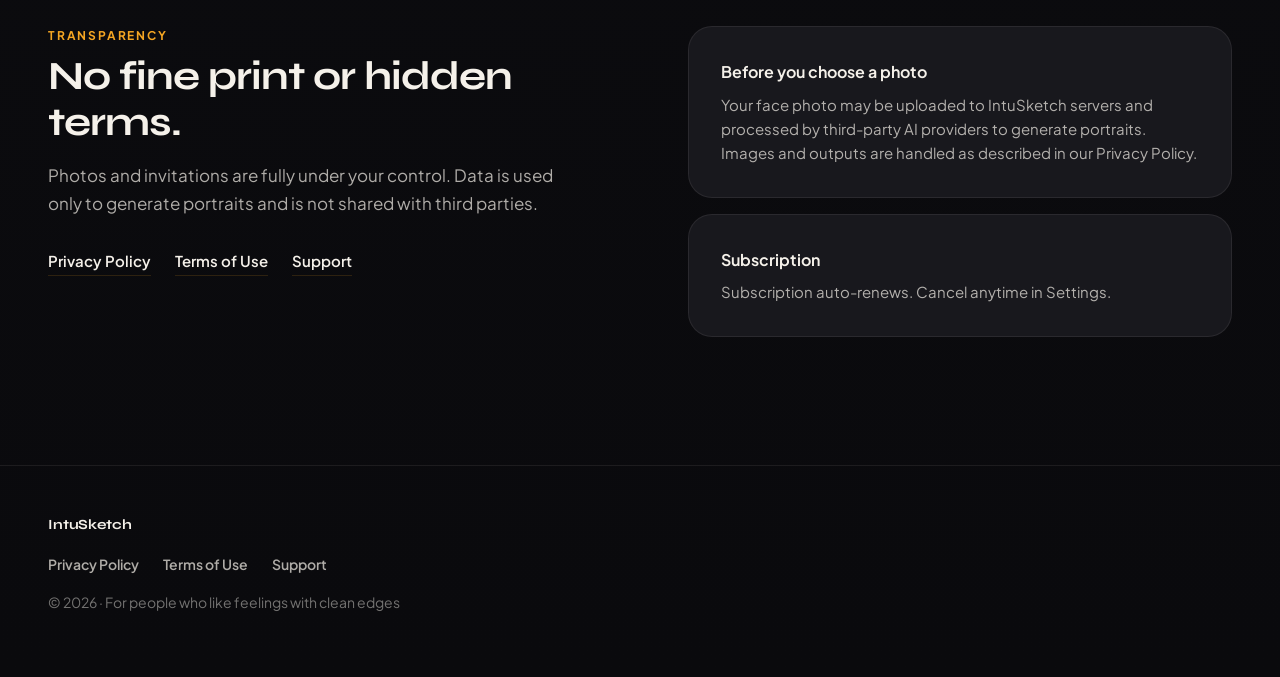
==== commit ddc5d24b: "Mobile: fix RU hero grid override, header wrap, hero/dual-canvas scale - Scope html[lang=ru] two-col" ====
--- a/index.html
+++ b/index.html
@@ -14,15 +14,15 @@
       content="Your self-image in one portrait. Their read in another. Side by side at last."
     >
     <meta property="og:type" content="website">
-    <meta property="og:url" content="https://intusketch.app/">
-    <link rel="canonical" href="https://intusketch.app/">
+    <meta property="og:url" content="https://intusketch.art/">
+    <link rel="canonical" href="https://intusketch.art/">
     <link rel="preconnect" href="https://fonts.googleapis.com">
     <link rel="preconnect" href="https://fonts.gstatic.com" crossorigin>
     <link
       href="https://fonts.googleapis.com/css2?family=Plus+Jakarta+Sans:ital,wght@0,400;0,500;0,600;0,700;0,800;1,400;1,500&family=Syne:wght@400;500;600;700;800&family=Noto+Sans+KR:wght@400;500;600;700&family=Noto+Sans+SC:wght@400;500;600;700&family=Noto+Serif+KR:wght@400;600&family=Noto+Serif+SC:wght@400;600&display=swap"
       rel="stylesheet"
     >
-    <link rel="stylesheet" href="./styles.css?v=33">
+    <link rel="stylesheet" href="./styles.css?v=36">
   </head>
   <body class="is-landing" data-page="landing">
     <a class="skip-link" href="#main" data-i18n="l_skip">Skip to content</a>
@@ -32,7 +32,7 @@
         <a class="brand" href="./" data-i18n-attr="aria-label" data-i18n="l_brand_aria">
           <img
             class="brand__icon"
-            src="./brand-icon.png?v=33"
+            src="./brand-icon.png?v=36"
             alt=""
             width="180"
             height="180"
@@ -86,7 +86,7 @@
                 <div class="sketch-frame sketch-frame--warm">
                   <img
                     class="sketch-photo sketch-photo--self"
-                    src="./hero-dual-portraits.png?v=33"
+                    src="./hero-dual-portraits.png?v=36"
                     alt=""
                     width="1536"
                     height="1024"
@@ -99,7 +99,7 @@
                 <div class="sketch-frame sketch-frame--cool">
                   <img
                     class="sketch-photo sketch-photo--other"
-                    src="./hero-dual-portraits.png?v=33"
+                    src="./hero-dual-portraits.png?v=36"
                     alt=""
                     width="1536"
                     height="1024"
@@ -245,12 +245,12 @@
       </div>
     </footer>
 
-    <script src="./lang/en.js?v=33"></script>
-    <script src="./lang/ru.js?v=33"></script>
-    <script src="./lang/de.js?v=33"></script>
-    <script src="./lang/es.js?v=33"></script>
-    <script src="./lang/zh.js?v=33"></script>
-    <script src="./lang/ko.js?v=33"></script>
-    <script src="./site.js?v=33"></script>
+    <script src="./lang/en.js?v=36"></script>
+    <script src="./lang/ru.js?v=36"></script>
+    <script src="./lang/de.js?v=36"></script>
+    <script src="./lang/es.js?v=36"></script>
+    <script src="./lang/zh.js?v=36"></script>
+    <script src="./lang/ko.js?v=36"></script>
+    <script src="./site.js?v=36"></script>
   </body>
 </html>
--- a/styles.css
+++ b/styles.css
@@ -124,6 +124,8 @@
    ═══════════════════════════════════════════════════════════════════════════ */
 
 body.is-landing {
+  overflow-x: hidden;
+  overflow-x: clip;
   background:
     radial-gradient(ellipse 80% 50% at 50% -10%, var(--accent-soft), transparent 50%),
     radial-gradient(ellipse 60% 40% at 80% 20%, rgba(245, 166, 35, 0.08), transparent 45%),
@@ -321,17 +323,19 @@
   align-items: center;
 }
 
-html[lang="ru"] .hero__grid {
-  grid-template-columns: minmax(0, 0.92fr) minmax(0, 1.08fr);
-}
-
-.hero__copy {
-  min-width: 0;
-}
-
 html[lang="ru"] .hero__lede {
   line-height: 1.58;
   font-size: clamp(0.95rem, 1.35vw, 1.08rem);
+}
+
+@media (min-width: 1025px) {
+  html[lang="ru"] .hero__grid {
+    grid-template-columns: minmax(0, 0.92fr) minmax(0, 1.08fr);
+  }
+}
+
+.hero__copy {
+  min-width: 0;
 }
 
 /* Eyebrow */
@@ -1228,11 +1232,66 @@
     font-size: 1.4375rem;
   }
 
+  .site-header__inner {
+    flex-wrap: wrap;
+    gap: var(--space-sm) var(--space-md);
+  }
+
   .site-header__cluster {
-    gap: var(--space-md);
-  }
-
-  .section {
+    flex: 1 1 100%;
+    justify-content: flex-end;
+    flex-wrap: wrap;
+    row-gap: var(--space-xs);
+    column-gap: var(--space-md);
+    min-width: 0;
+  }
+
+  .nav {
+    flex-wrap: wrap;
+    gap: var(--space-sm) var(--space-md);
+    justify-content: flex-end;
+  }
+
+  .nav a {
+    font-size: 0.8125rem;
+  }
+
+  .lang-select {
+    flex-shrink: 0;
+    font-size: 0.75rem;
+    padding: 0.35rem 1.65rem 0.35rem 0.65rem;
+  }
+
+  .hero__grid {
+    padding-left: max(var(--gutter), env(safe-area-inset-left, 0px));
+    padding-right: max(var(--gutter), env(safe-area-inset-right, 0px));
+  }
+
+  .hero__title {
+    font-size: clamp(1.65rem, 8.2vw, 2.2rem);
+  }
+
+  .hero__visual {
+    max-width: 100%;
+  }
+
+  .dual-canvas {
+    min-height: clamp(220px, 62vw, 360px);
+    padding: var(--space-md);
+  }
+
+  .dual-canvas__label {
+    font-size: 0.6rem;
+    letter-spacing: 0.08em;
+    line-height: 1.3;
+    white-space: normal;
+    max-width: 100%;
+  }
+
+  .dual-canvas__split span {
+    font-size: 0.5rem;
+    padding: 0.22rem 0.4rem;
+  }
     padding: var(--space-3xl) var(--gutter);
   }
 
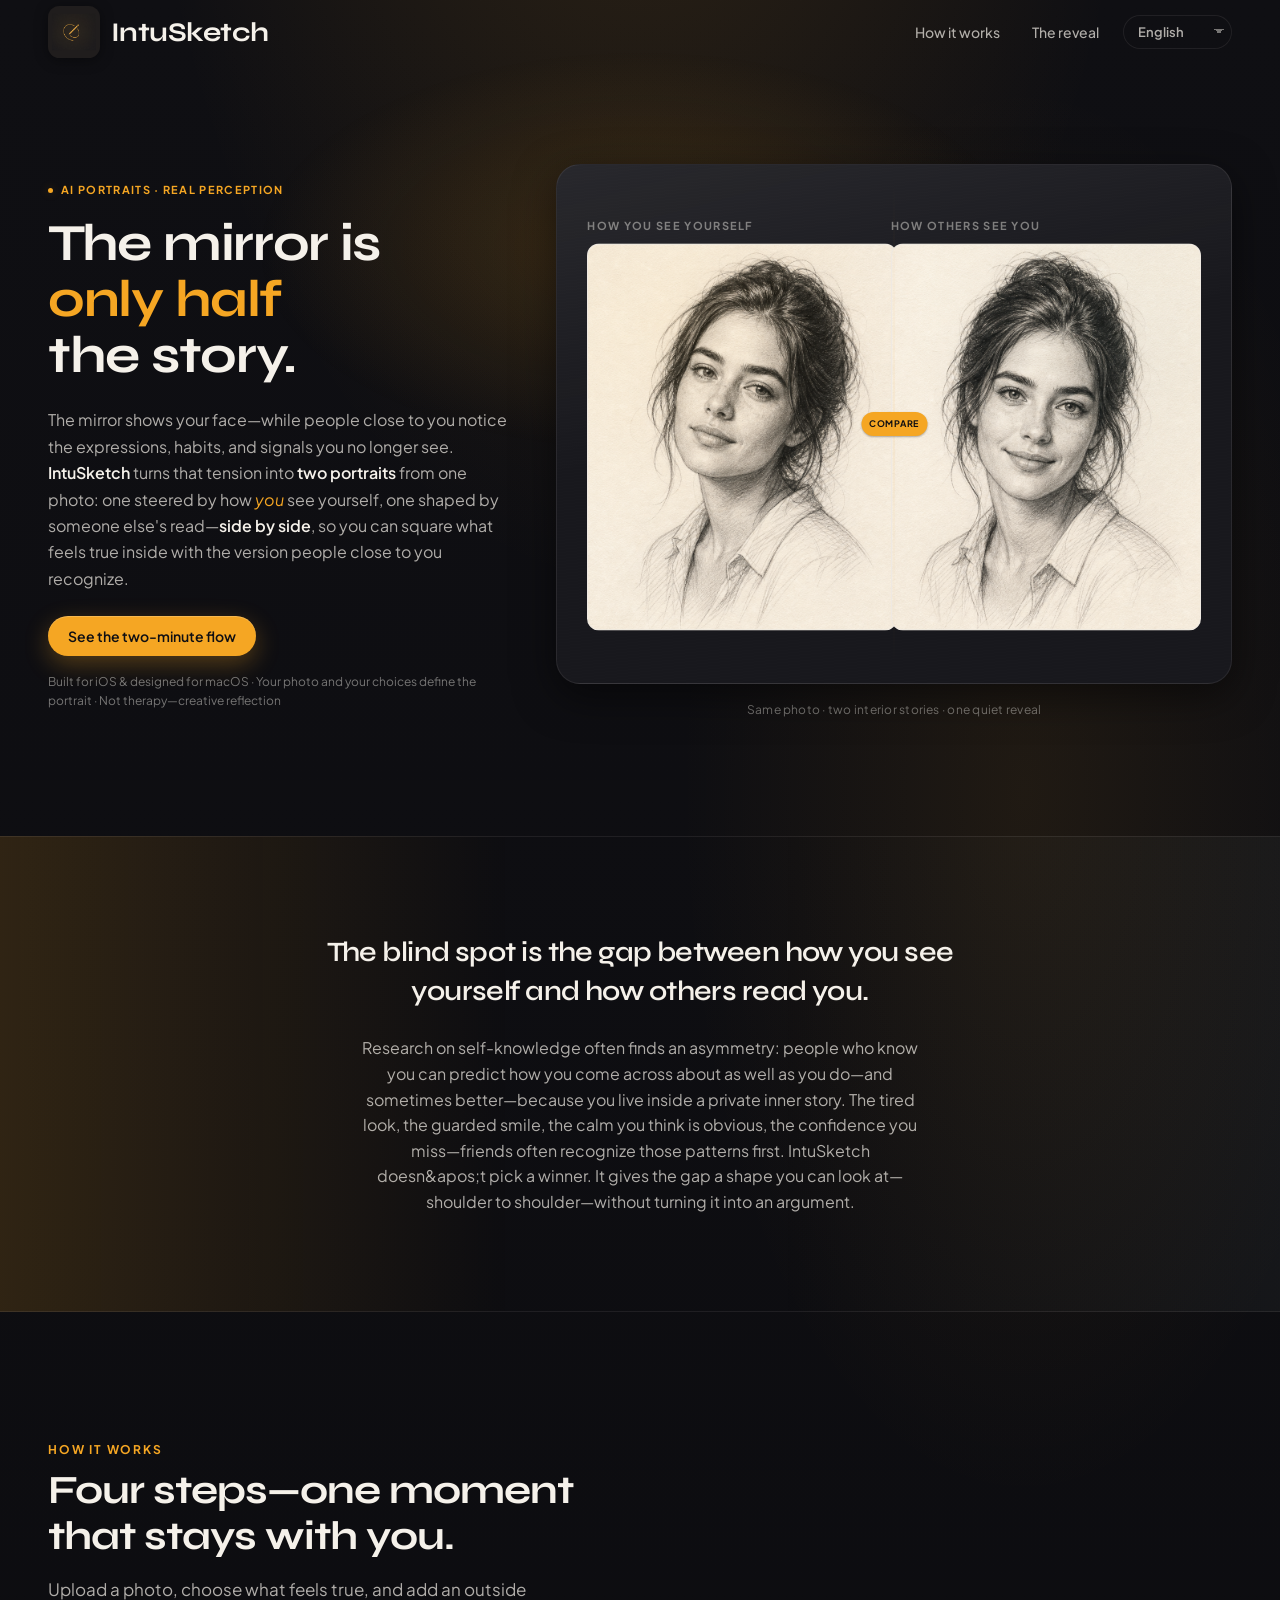
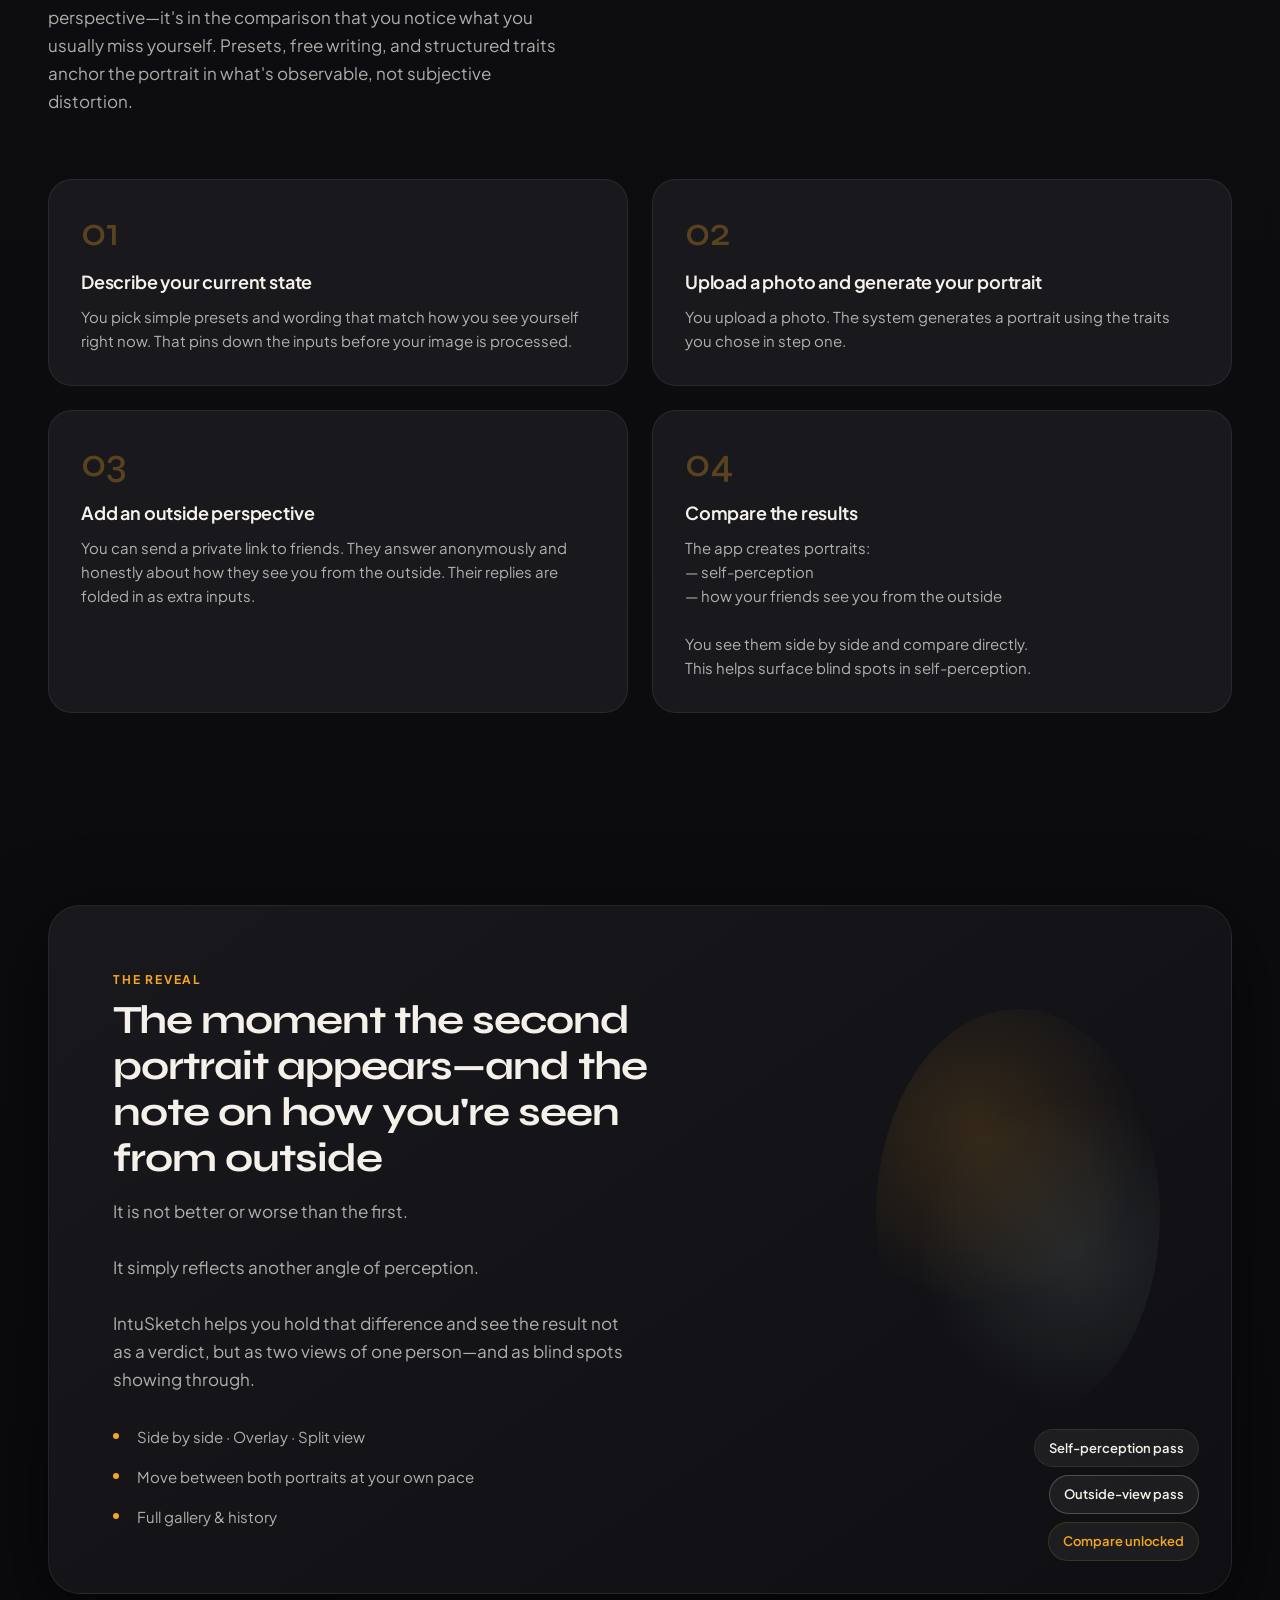
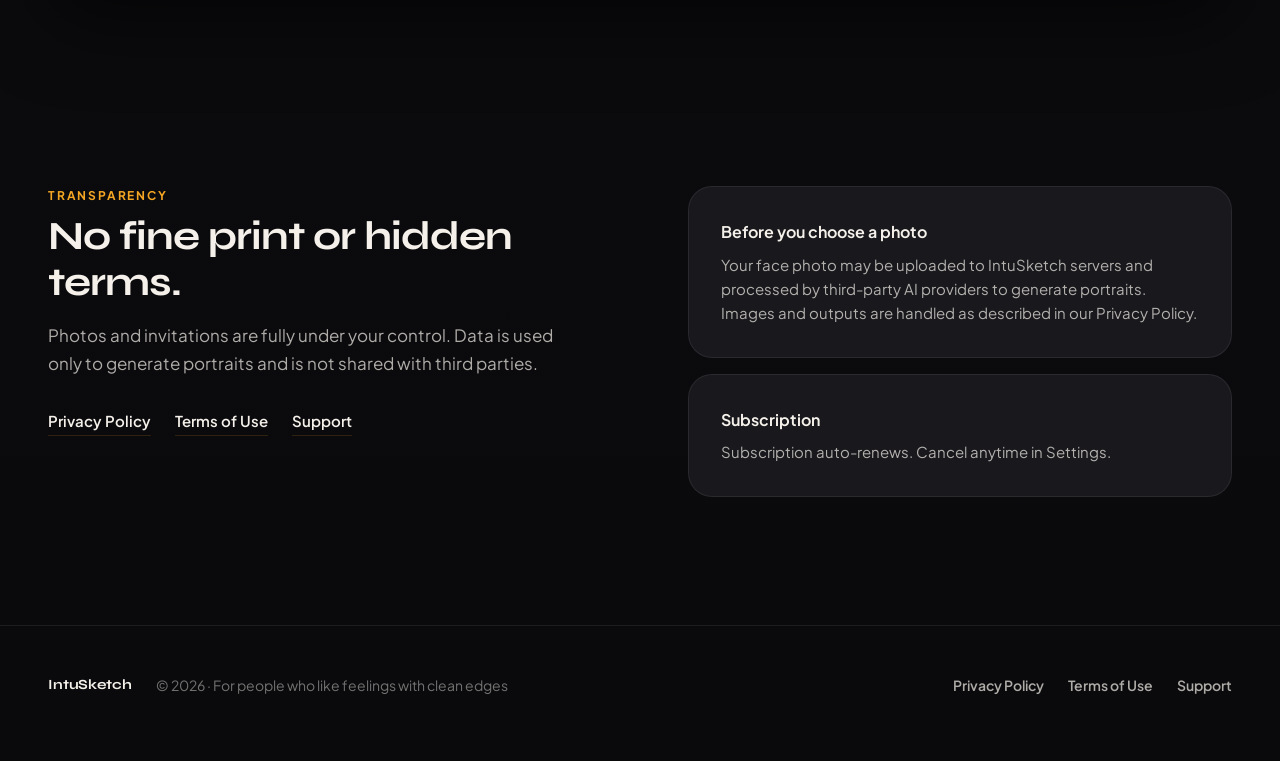
==== commit 938d5e9e: "Mobile header: safe-area, viewport-fit, readable bar; fix legal padding; v37 - viewport-fit=cover + " ====
--- a/index.html
+++ b/index.html
@@ -2,7 +2,7 @@
 <html lang="en">
   <head>
     <meta charset="utf-8">
-    <meta name="viewport" content="width=device-width, initial-scale=1">
+    <meta name="viewport" content="width=device-width, initial-scale=1, viewport-fit=cover">
     <title>IntuSketch — Two portraits of you: yours and theirs</title>
     <meta
       name="description"
@@ -22,7 +22,7 @@
       href="https://fonts.googleapis.com/css2?family=Plus+Jakarta+Sans:ital,wght@0,400;0,500;0,600;0,700;0,800;1,400;1,500&family=Syne:wght@400;500;600;700;800&family=Noto+Sans+KR:wght@400;500;600;700&family=Noto+Sans+SC:wght@400;500;600;700&family=Noto+Serif+KR:wght@400;600&family=Noto+Serif+SC:wght@400;600&display=swap"
       rel="stylesheet"
     >
-    <link rel="stylesheet" href="./styles.css?v=36">
+    <link rel="stylesheet" href="./styles.css?v=37">
   </head>
   <body class="is-landing" data-page="landing">
     <a class="skip-link" href="#main" data-i18n="l_skip">Skip to content</a>
@@ -32,7 +32,7 @@
         <a class="brand" href="./" data-i18n-attr="aria-label" data-i18n="l_brand_aria">
           <img
             class="brand__icon"
-            src="./brand-icon.png?v=36"
+            src="./brand-icon.png?v=37"
             alt=""
             width="180"
             height="180"
@@ -86,7 +86,7 @@
                 <div class="sketch-frame sketch-frame--warm">
                   <img
                     class="sketch-photo sketch-photo--self"
-                    src="./hero-dual-portraits.png?v=36"
+                    src="./hero-dual-portraits.png?v=37"
                     alt=""
                     width="1536"
                     height="1024"
@@ -99,7 +99,7 @@
                 <div class="sketch-frame sketch-frame--cool">
                   <img
                     class="sketch-photo sketch-photo--other"
-                    src="./hero-dual-portraits.png?v=36"
+                    src="./hero-dual-portraits.png?v=37"
                     alt=""
                     width="1536"
                     height="1024"
@@ -245,12 +245,12 @@
       </div>
     </footer>
 
-    <script src="./lang/en.js?v=36"></script>
-    <script src="./lang/ru.js?v=36"></script>
-    <script src="./lang/de.js?v=36"></script>
-    <script src="./lang/es.js?v=36"></script>
-    <script src="./lang/zh.js?v=36"></script>
-    <script src="./lang/ko.js?v=36"></script>
-    <script src="./site.js?v=36"></script>
+    <script src="./lang/en.js?v=37"></script>
+    <script src="./lang/ru.js?v=37"></script>
+    <script src="./lang/de.js?v=37"></script>
+    <script src="./lang/es.js?v=37"></script>
+    <script src="./lang/zh.js?v=37"></script>
+    <script src="./lang/ko.js?v=37"></script>
+    <script src="./site.js?v=37"></script>
   </body>
 </html>
--- a/styles.css
+++ b/styles.css
@@ -92,7 +92,7 @@
 
 html {
   scroll-behavior: smooth;
-  scroll-padding-top: calc(var(--header-height) + var(--space-xl));
+  scroll-padding-top: calc(var(--header-height) + env(safe-area-inset-top, 0px) + var(--space-xl));
 }
 
 body {
@@ -176,7 +176,11 @@
   left: 0;
   right: 0;
   z-index: 50;
-  height: var(--header-height);
+  padding-top: env(safe-area-inset-top, 0px);
+  padding-left: env(safe-area-inset-left, 0px);
+  padding-right: env(safe-area-inset-right, 0px);
+  box-sizing: border-box;
+  min-height: calc(var(--header-height) + env(safe-area-inset-top, 0px));
   display: flex;
   align-items: center;
   transition:
@@ -292,9 +296,9 @@
 
 .hero--ignite {
   position: relative;
-  min-height: calc(100svh - var(--header-height));
+  min-height: calc(100svh - var(--header-height) - env(safe-area-inset-top, 0px));
   max-height: 100svh;
-  padding-top: var(--header-height);
+  padding-top: calc(var(--header-height) + env(safe-area-inset-top, 0px));
   display: flex;
   align-items: center;
   overflow: hidden;
@@ -1036,7 +1040,10 @@
 .legal-page {
   width: min(100%, var(--content-narrow));
   margin: 0 auto;
-  padding: calc(var(--header-height) + var(--space-3xl)) var(--gutter) var(--space-4xl);
+  padding: calc(var(--header-height) + env(safe-area-inset-top, 0px) + var(--space-3xl)) var(--gutter)
+    var(--space-4xl);
+  padding-left: max(var(--gutter), env(safe-area-inset-left, 0px));
+  padding-right: max(var(--gutter), env(safe-area-inset-right, 0px));
 }
 
 .legal-page h1 {
@@ -1233,33 +1240,60 @@
   }
 
   .site-header__inner {
-    flex-wrap: wrap;
-    gap: var(--space-sm) var(--space-md);
+    flex-wrap: nowrap;
+    align-items: center;
+    gap: var(--space-sm);
+    padding-left: max(var(--gutter), env(safe-area-inset-left, 0px));
+    padding-right: max(var(--gutter), env(safe-area-inset-right, 0px));
+  }
+
+  .brand {
+    flex-shrink: 0;
   }
 
   .site-header__cluster {
-    flex: 1 1 100%;
+    flex: 1 1 auto;
+    min-width: 0;
+    flex-wrap: nowrap;
     justify-content: flex-end;
-    flex-wrap: wrap;
-    row-gap: var(--space-xs);
-    column-gap: var(--space-md);
-    min-width: 0;
+    gap: var(--space-sm);
   }
 
   .nav {
-    flex-wrap: wrap;
-    gap: var(--space-sm) var(--space-md);
-    justify-content: flex-end;
+    flex-wrap: nowrap;
+    flex-shrink: 1;
+    gap: var(--space-sm);
+    max-width: 100%;
+    overflow-x: auto;
+    overflow-y: hidden;
+    -webkit-overflow-scrolling: touch;
+    scrollbar-width: none;
+    overscroll-behavior-x: contain;
+    mask-image: linear-gradient(to right, transparent, black 8px, black calc(100% - 8px), transparent);
+  }
+
+  .nav::-webkit-scrollbar {
+    display: none;
   }
 
   .nav a {
-    font-size: 0.8125rem;
+    font-size: 0.75rem;
+    flex-shrink: 0;
+    white-space: nowrap;
   }
 
   .lang-select {
     flex-shrink: 0;
     font-size: 0.75rem;
     padding: 0.35rem 1.65rem 0.35rem 0.65rem;
+  }
+
+  /* Readable logo + nav over bright hero (safe-area padding on .site-header) */
+  body.is-landing .site-header {
+    background: rgba(15, 15, 19, 0.82);
+    border-bottom: 1px solid var(--border);
+    backdrop-filter: blur(14px) saturate(160%);
+    -webkit-backdrop-filter: blur(14px) saturate(160%);
   }
 
   .hero__grid {
@@ -1292,6 +1326,8 @@
     font-size: 0.5rem;
     padding: 0.22rem 0.4rem;
   }
+
+  .section {
     padding: var(--space-3xl) var(--gutter);
   }
 
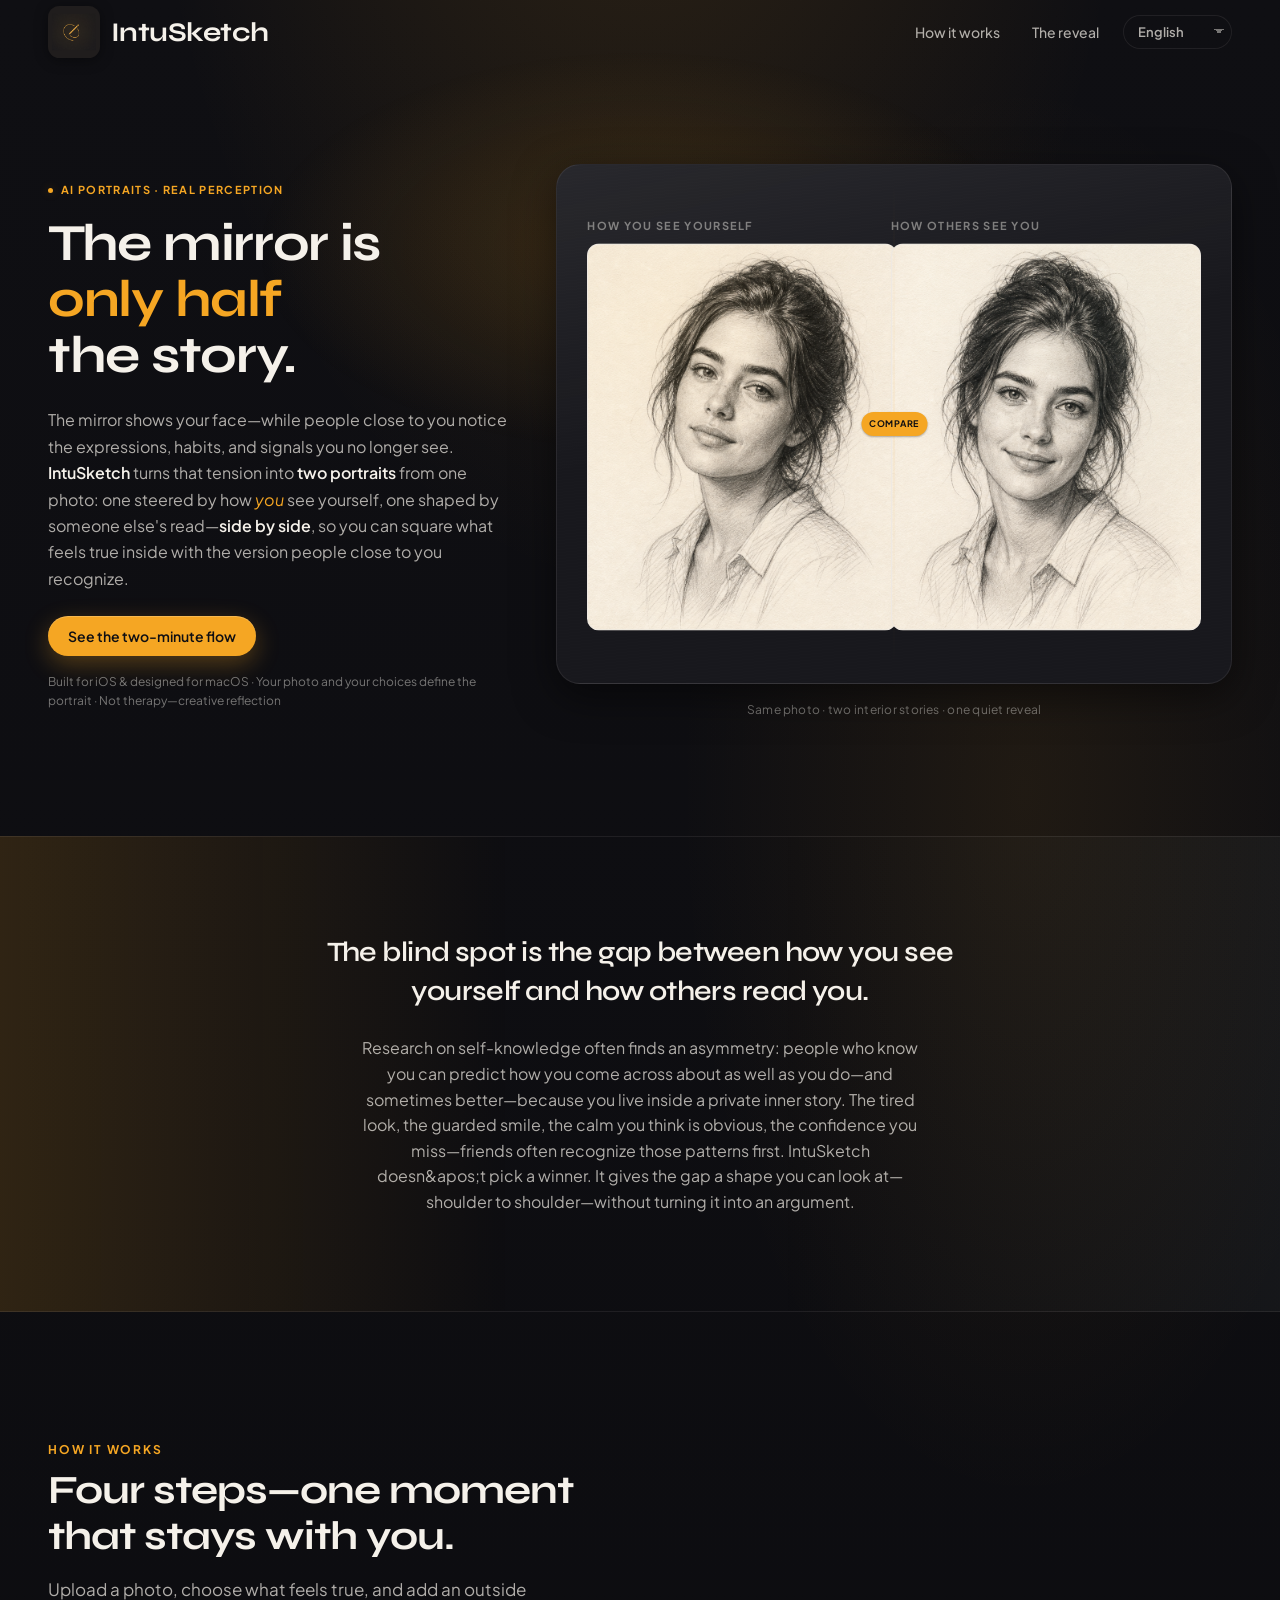
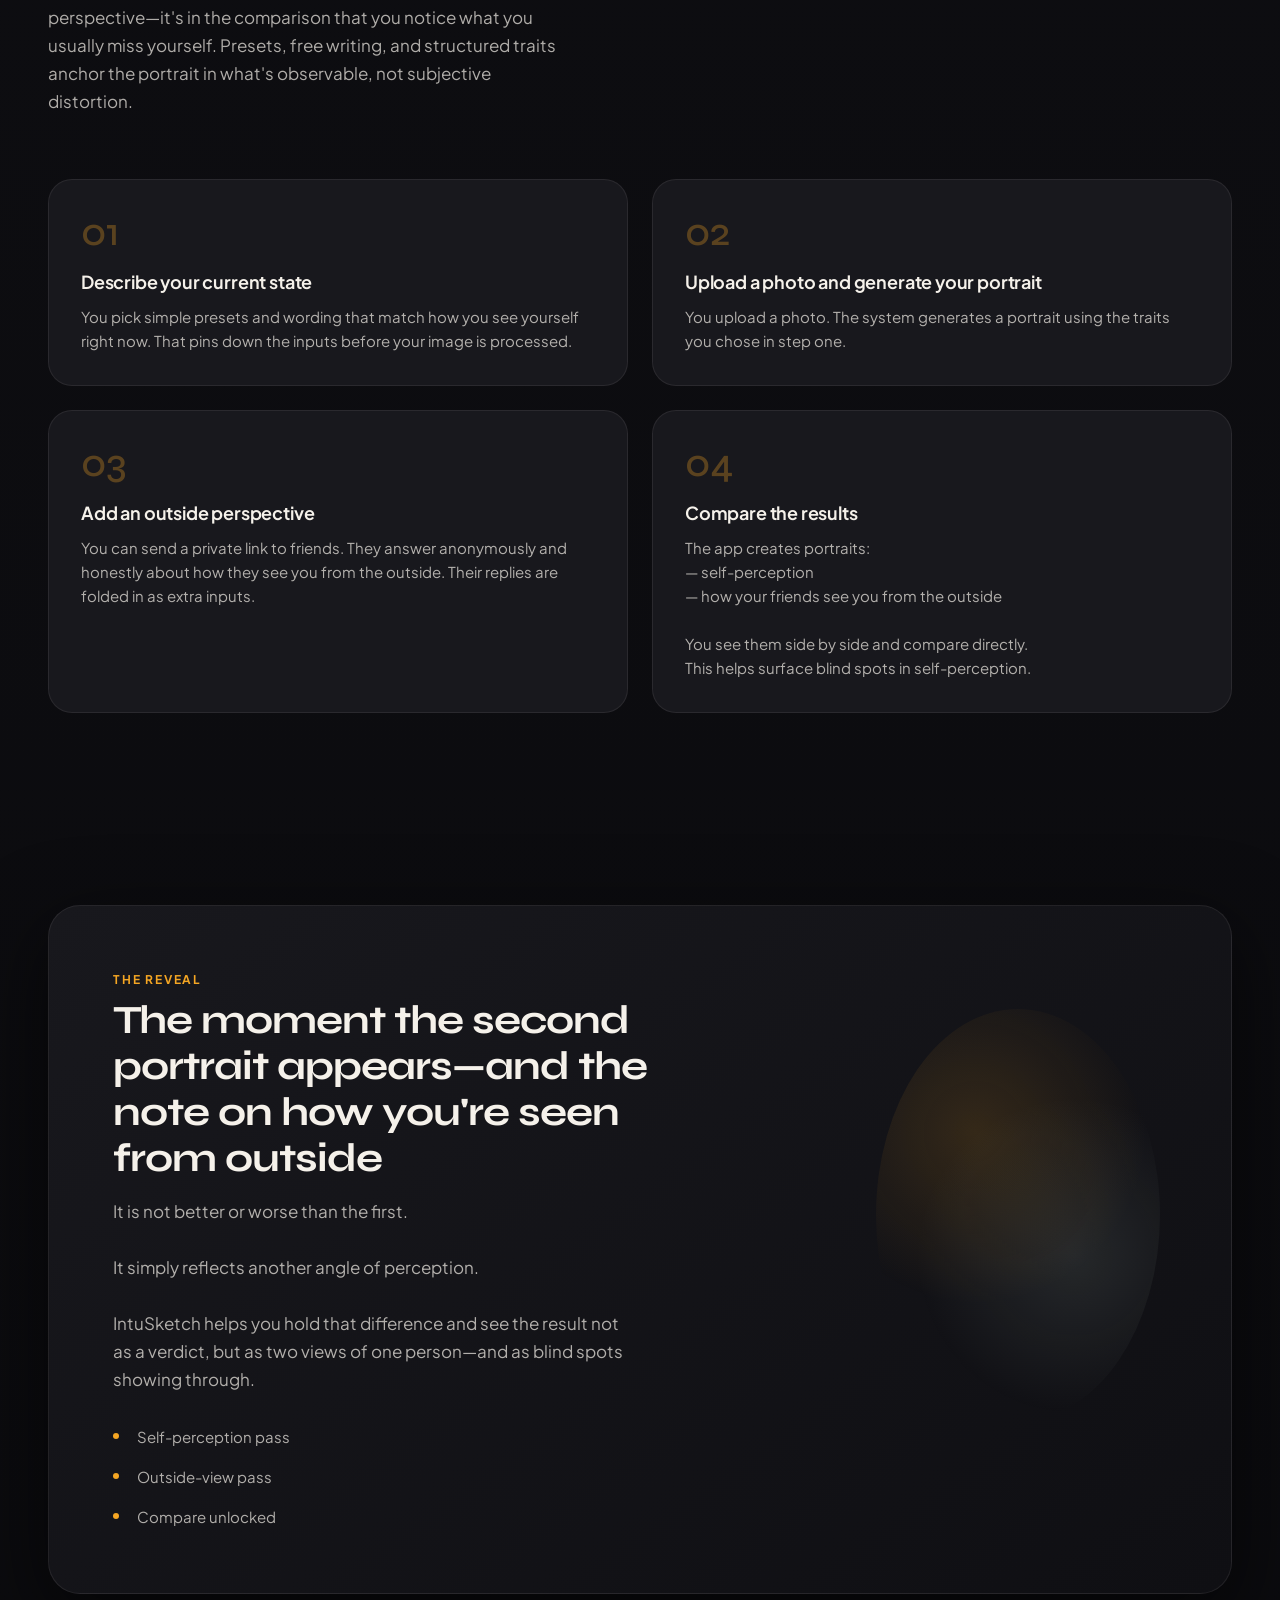
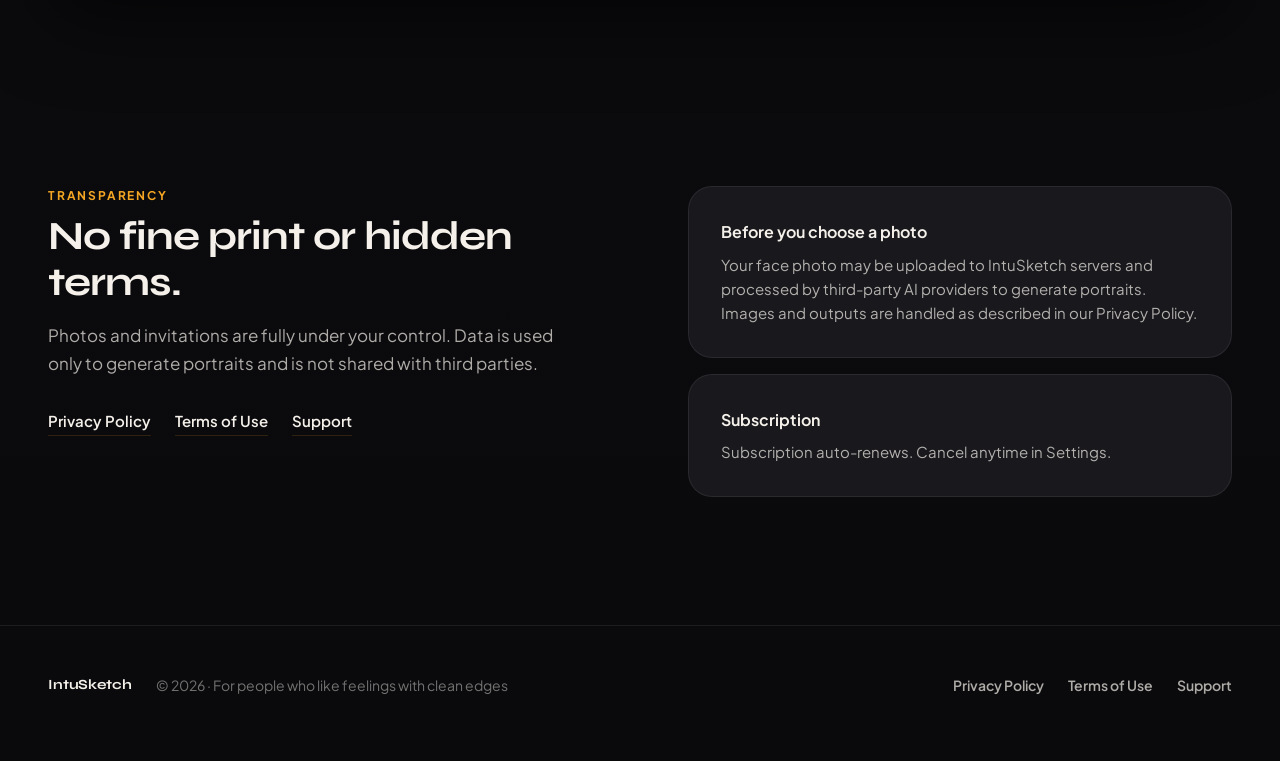
==== commit c8623264: "Moment section: replace gallery checklist with three pass items; drop chips - List uses l_mc1–3 (ex–" ====
--- a/index.html
+++ b/index.html
@@ -22,7 +22,7 @@
       href="https://fonts.googleapis.com/css2?family=Plus+Jakarta+Sans:ital,wght@0,400;0,500;0,600;0,700;0,800;1,400;1,500&family=Syne:wght@400;500;600;700;800&family=Noto+Sans+KR:wght@400;500;600;700&family=Noto+Sans+SC:wght@400;500;600;700&family=Noto+Serif+KR:wght@400;600&family=Noto+Serif+SC:wght@400;600&display=swap"
       rel="stylesheet"
     >
-    <link rel="stylesheet" href="./styles.css?v=37">
+    <link rel="stylesheet" href="./styles.css?v=38">
   </head>
   <body class="is-landing" data-page="landing">
     <a class="skip-link" href="#main" data-i18n="l_skip">Skip to content</a>
@@ -32,7 +32,7 @@
         <a class="brand" href="./" data-i18n-attr="aria-label" data-i18n="l_brand_aria">
           <img
             class="brand__icon"
-            src="./brand-icon.png?v=37"
+            src="./brand-icon.png?v=38"
             alt=""
             width="180"
             height="180"
@@ -86,7 +86,7 @@
                 <div class="sketch-frame sketch-frame--warm">
                   <img
                     class="sketch-photo sketch-photo--self"
-                    src="./hero-dual-portraits.png?v=37"
+                    src="./hero-dual-portraits.png?v=38"
                     alt=""
                     width="1536"
                     height="1024"
@@ -99,7 +99,7 @@
                 <div class="sketch-frame sketch-frame--cool">
                   <img
                     class="sketch-photo sketch-photo--other"
-                    src="./hero-dual-portraits.png?v=37"
+                    src="./hero-dual-portraits.png?v=38"
                     alt=""
                     width="1536"
                     height="1024"
@@ -187,18 +187,13 @@
               It is not better or worse than the first.<br><br>It simply reflects another angle of perception.<br><br>IntuSketch helps you hold that difference and see the result not as a verdict, but as two views of one person—and as blind spots showing through.
             </p>
             <ul class="checklist">
-              <li data-i18n="l_m1">Side-by-side, overlay, and split views</li>
-              <li data-i18n="l_m2">Move between both portraits at your own pace</li>
-              <li data-i18n="l_m3">A gallery that reads like a private journal of sessions</li>
+              <li data-i18n="l_mc1">Self-perception pass</li>
+              <li data-i18n="l_mc2">Outside-view pass</li>
+              <li data-i18n="l_mc3">Compare unlocked</li>
             </ul>
           </div>
           <div class="moment-board__visual" aria-hidden="true">
             <div class="moment-orb"></div>
-            <div class="moment-stack">
-              <span class="moment-chip" data-i18n="l_mc1">Self-perception pass</span>
-              <span class="moment-chip moment-chip--alt" data-i18n="l_mc2">Outside-view pass</span>
-              <span class="moment-chip moment-chip--ghost" data-i18n="l_mc3">Compare unlocked</span>
-            </div>
           </div>
         </div>
       </section>
@@ -245,12 +240,12 @@
       </div>
     </footer>
 
-    <script src="./lang/en.js?v=37"></script>
-    <script src="./lang/ru.js?v=37"></script>
-    <script src="./lang/de.js?v=37"></script>
-    <script src="./lang/es.js?v=37"></script>
-    <script src="./lang/zh.js?v=37"></script>
-    <script src="./lang/ko.js?v=37"></script>
-    <script src="./site.js?v=37"></script>
+    <script src="./lang/en.js?v=38"></script>
+    <script src="./lang/ru.js?v=38"></script>
+    <script src="./lang/de.js?v=38"></script>
+    <script src="./lang/es.js?v=38"></script>
+    <script src="./lang/zh.js?v=38"></script>
+    <script src="./lang/ko.js?v=38"></script>
+    <script src="./site.js?v=38"></script>
   </body>
 </html>
--- a/styles.css
+++ b/styles.css
@@ -844,8 +844,8 @@
   min-height: 280px;
   padding: var(--space-xl);
   display: flex;
-  align-items: flex-end;
-  justify-content: flex-end;
+  align-items: center;
+  justify-content: center;
 }
 
 .moment-orb {
@@ -856,40 +856,6 @@
     radial-gradient(circle at 35% 30%, var(--accent-soft), transparent 50%),
     radial-gradient(circle at 70% 60%, rgba(180, 200, 190, 0.12), transparent 50%);
   animation: orbShift 12s ease-in-out infinite alternate;
-}
-
-.moment-stack {
-  position: relative;
-  z-index: 1;
-  display: flex;
-  flex-direction: column;
-  gap: var(--space-sm);
-  align-items: flex-end;
-}
-
-.moment-chip {
-  padding: 0.5rem 0.875rem;
-  border-radius: var(--radius-full);
-  font-size: 0.8125rem;
-  font-weight: 600;
-  color: var(--text-primary);
-  background: rgba(255, 255, 255, 0.06);
-  border: 1px solid var(--border);
-  backdrop-filter: blur(8px);
-  animation: chipIn 0.6s var(--ease-out) backwards;
-}
-
-.moment-chip:nth-child(1) { animation-delay: 0.1s; }
-.moment-chip:nth-child(2) { animation-delay: 0.2s; }
-.moment-chip:nth-child(3) { animation-delay: 0.3s; }
-
-.moment-chip--alt {
-  border-color: rgba(180, 200, 190, 0.3);
-}
-
-.moment-chip--ghost {
-  color: var(--accent);
-  border-color: var(--accent-soft);
 }
 
 /* ═══════════════════════════════════════════════════════════════════════════
@@ -1150,17 +1116,6 @@
   }
 }
 
-@keyframes chipIn {
-  from {
-    opacity: 0;
-    transform: translateY(6px);
-  }
-  to {
-    opacity: 1;
-    transform: translateY(0);
-  }
-}
-
 /* ═══════════════════════════════════════════════════════════════════════════
    RESPONSIVE
    ═══════════════════════════════════════════════════════════════════════════ */
